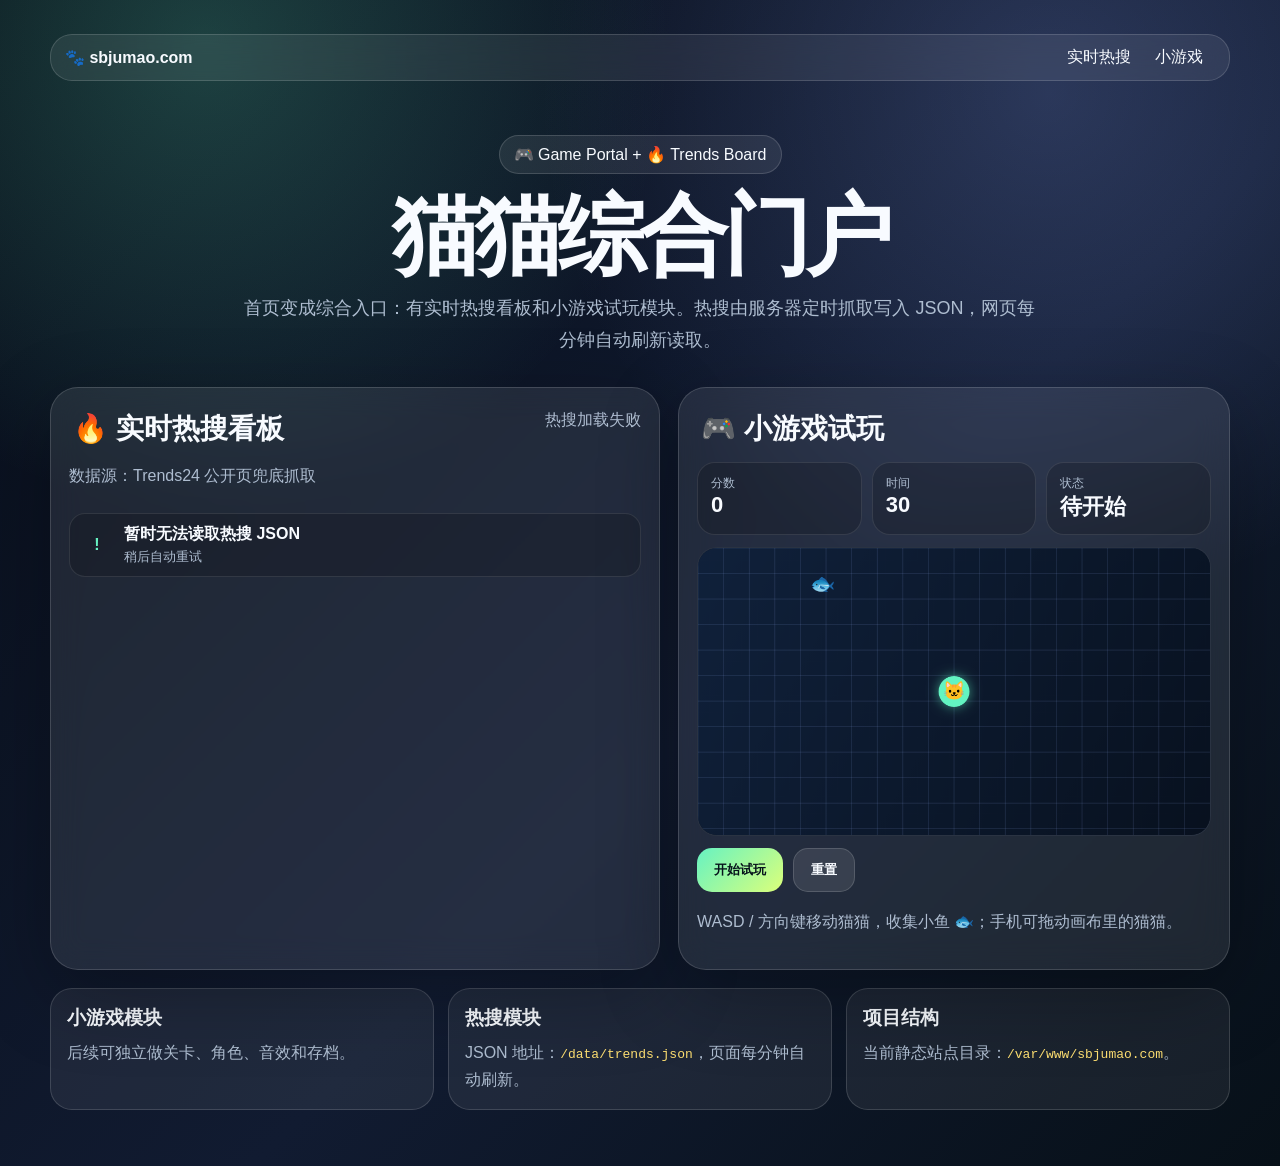
==== index.html @ 53a7f74f "chore: import current sbjumao site" ====
<!doctype html>
<html lang="zh-CN">
<head>
<meta charset="utf-8" />
<meta name="viewport" content="width=device-width, initial-scale=1" />
<title>sbjumao.com | 游戏与实时热搜</title>
<style>
:root{--card:rgba(255,255,255,.085);--line:rgba(255,255,255,.15);--text:#f8fbff;--muted:#aebdd0;--green:#66f2c2;--blue:#8fa8ff;--yellow:#ffe072}*{box-sizing:border-box}body{margin:0;min-height:100vh;font-family:-apple-system,BlinkMacSystemFont,"Segoe UI","PingFang SC","Microsoft YaHei",sans-serif;color:var(--text);background:radial-gradient(circle at 16% 4%,rgba(102,242,194,.22),transparent 30%),radial-gradient(circle at 82% 8%,rgba(143,168,255,.22),transparent 34%),linear-gradient(135deg,#070d18,#111b31 58%,#071018)}.wrap{width:min(1180px,calc(100vw - 28px));margin:0 auto;padding:34px 0 56px}.nav{display:flex;align-items:center;justify-content:space-between;gap:12px;padding:12px 14px;border:1px solid var(--line);border-radius:22px;background:rgba(255,255,255,.075);backdrop-filter:blur(16px);position:sticky;top:12px;z-index:5}.brand{font-weight:900}.nav a{color:var(--text);text-decoration:none;padding:9px 12px;border-radius:999px}.hero{padding:54px 0 30px;text-align:center}.badge{display:inline-flex;gap:8px;padding:9px 14px;border-radius:999px;border:1px solid var(--line);background:rgba(255,255,255,.08)}h1{font-size:clamp(42px,9vw,88px);line-height:1;margin:18px 0 12px;letter-spacing:-.06em}.hero p{max-width:800px;margin:0 auto;color:var(--muted);font-size:18px;line-height:1.8}.cards{display:grid;grid-template-columns:1.05fr .95fr;gap:18px}.panel{border:1px solid var(--line);border-radius:28px;background:var(--card);box-shadow:0 24px 80px rgba(0,0,0,.28);backdrop-filter:blur(16px);padding:18px}.panel h2{margin:4px 4px 14px;font-size:28px}.toolbar{display:grid;grid-template-columns:repeat(3,1fr);gap:10px;margin-bottom:12px}.stat{padding:12px 13px;border-radius:18px;background:rgba(0,0,0,.18);border:1px solid rgba(255,255,255,.1)}.stat span{display:block;color:var(--muted);font-size:12px}.stat b{font-size:22px}canvas{display:block;width:100%;aspect-ratio:16/9;height:auto;border-radius:20px;background:#0d1728;border:1px solid rgba(255,255,255,.12);touch-action:none}.buttons{display:flex;gap:10px;margin-top:12px;flex-wrap:wrap}button{border:0;border-radius:15px;padding:12px 17px;font-weight:900;cursor:pointer}.primary{color:#06131b;background:linear-gradient(135deg,var(--green),#dcff7a)}.ghost,.tab{color:var(--text);background:rgba(255,255,255,.1);border:1px solid var(--line)}.hint,.small,.updated{color:var(--muted);line-height:1.7}.trends-head{display:flex;justify-content:space-between;gap:12px;align-items:start;flex-wrap:wrap}.tabs{display:flex;gap:8px;flex-wrap:wrap;margin:12px 0}.tab{padding:9px 12px;border-radius:999px}.tab.active{background:linear-gradient(135deg,rgba(102,242,194,.24),rgba(143,168,255,.22));border-color:rgba(102,242,194,.42)}.trend-list{display:grid;gap:9px}.trend{display:grid;grid-template-columns:34px 1fr;gap:10px;align-items:center;padding:10px;border-radius:16px;background:rgba(0,0,0,.16);border:1px solid rgba(255,255,255,.1)}.rank{color:var(--green);font-weight:900;text-align:center}.name{font-weight:850;word-break:break-word}.meta{color:var(--muted);font-size:13px;margin-top:3px}.quick{display:grid;grid-template-columns:repeat(3,1fr);gap:14px;margin-top:18px}.quick article{border:1px solid var(--line);border-radius:22px;background:rgba(255,255,255,.065);padding:16px}.quick h3{margin:0 0 8px}.quick p{margin:0;color:var(--muted);line-height:1.7}code{color:var(--yellow)}@media(max-width:900px){.cards,.toolbar,.quick{grid-template-columns:1fr}.nav{position:static}.hero{padding-top:34px}}
</style>
</head>
<body>
<main class="wrap">
<nav class="nav"><div class="brand">🐾 sbjumao.com</div><div><a href="#trends">实时热搜</a><a href="#game">小游戏</a></div></nav>
<section class="hero"><div class="badge">🎮 Game Portal + 🔥 Trends Board</div><h1>猫猫综合门户</h1><p>首页变成综合入口：有实时热搜看板和小游戏试玩模块。热搜由服务器定时抓取写入 JSON，网页每分钟自动刷新读取。</p></section>
<section class="cards">
<section class="panel" id="trends"><div class="trends-head"><div><h2>🔥 实时热搜看板</h2><div class="small">数据源：Trends24 公开页兜底抓取</div></div><div class="updated" id="updated">加载中…</div></div><div class="tabs" id="tabs"></div><div class="trend-list" id="trendList"></div></section>
<section class="panel" id="game"><h2>🎮 小游戏试玩</h2><div class="toolbar"><div class="stat"><span>分数</span><b id="score">0</b></div><div class="stat"><span>时间</span><b id="time">30</b></div><div class="stat"><span>状态</span><b id="status">待开始</b></div></div><canvas id="canvas" width="960" height="540"></canvas><div class="buttons"><button class="primary" id="start">开始试玩</button><button class="ghost" id="reset">重置</button></div><p class="hint">WASD / 方向键移动猫猫，收集小鱼 🐟；手机可拖动画布里的猫猫。</p></section>
</section>
<section class="quick"><article><h3>小游戏模块</h3><p>后续可独立做关卡、角色、音效和存档。</p></article><article><h3>热搜模块</h3><p>JSON 地址：<code>/data/trends.json</code>，页面每分钟自动刷新。</p></article><article><h3>项目结构</h3><p>当前静态站点目录：<code>/var/www/sbjumao.com</code>。</p></article></section>
</main>
<script>
const regionNames={world:'🌍 全球',us:'🇺🇸 美国',uk:'🇬🇧 英国',jp:'🇯🇵 日本'};let trendData=null,current='world';
async function loadTrends(){try{const r=await fetch('/data/trends.json?ts='+Date.now(),{cache:'no-store'});trendData=await r.json();document.querySelector('#updated').textContent='更新：'+(trendData.updated_at||'未知');renderTabs();renderTrends()}catch(e){document.querySelector('#updated').textContent='热搜加载失败';document.querySelector('#trendList').innerHTML='<div class="trend"><div class="rank">!</div><div><div class="name">暂时无法读取热搜 JSON</div><div class="meta">稍后自动重试</div></div></div>'}}
function renderTabs(){const tabs=document.querySelector('#tabs');tabs.innerHTML='';Object.keys(regionNames).forEach(k=>{const b=document.createElement('button');b.className='tab '+(k===current?'active':'');b.textContent=regionNames[k];b.onclick=()=>{current=k;renderTabs();renderTrends()};tabs.appendChild(b)})}
function renderTrends(){const box=document.querySelector('#trendList');const items=(trendData&&trendData.regions&&trendData.regions[current])||[];box.innerHTML=items.slice(0,10).map((it,i)=>`<div class="trend"><div class="rank">${i+1}</div><div><div class="name">${esc(it.name||'')}</div><div class="meta">${esc(it.count||'实时趋势')}</div></div></div>`).join('')||'<div class="trend"><div class="rank">…</div><div><div class="name">暂无数据</div><div class="meta">等待下一次抓取</div></div></div>'}
function esc(s){return String(s).replace(/[&<>"]/g,m=>({'&':'&amp;','<':'&lt;','>':'&gt;','"':'&quot;'}[m]))}loadTrends();setInterval(loadTrends,60000);
const c=document.querySelector('#canvas'),ctx=c.getContext('2d'),scoreEl=document.querySelector('#score'),timeEl=document.querySelector('#time'),statusEl=document.querySelector('#status'),keys=new Set();const st={run:false,score:0,time:30,last:0,cat:{x:480,y:270,r:29,s:305},fish:{x:230,y:160,r:21},parts:[]};const rand=(a,b)=>Math.random()*(b-a)+a;function putFish(){st.fish.x=rand(55,c.width-55);st.fish.y=rand(60,c.height-55)}function hud(t){scoreEl.textContent=st.score;timeEl.textContent=Math.max(0,Math.ceil(st.time));statusEl.textContent=t}function reset(){st.run=false;st.score=0;st.time=30;st.cat.x=480;st.cat.y=270;st.parts=[];putFish();hud('待开始');draw()}function start(){reset();st.run=true;st.last=performance.now();hud('游戏中');requestAnimationFrame(loop)}function boom(){st.score+=10;for(let i=0;i<18;i++)st.parts.push({x:st.fish.x,y:st.fish.y,vx:rand(-170,170),vy:rand(-170,170),life:rand(.35,.85)});putFish()}function update(dt){if(!st.run)return;st.time-=dt;if(st.time<=0){st.run=false;hud('结束');draw();return}let x=0,y=0;if(keys.has('a')||keys.has('ArrowLeft'))x--;if(keys.has('d')||keys.has('ArrowRight'))x++;if(keys.has('w')||keys.has('ArrowUp'))y--;if(keys.has('s')||keys.has('ArrowDown'))y++;const l=Math.hypot(x,y)||1;st.cat.x+=(x/l)*st.cat.s*dt;st.cat.y+=(y/l)*st.cat.s*dt;st.cat.x=Math.max(st.cat.r,Math.min(c.width-st.cat.r,st.cat.x));st.cat.y=Math.max(st.cat.r,Math.min(c.height-st.cat.r,st.cat.y));if(Math.hypot(st.cat.x-st.fish.x,st.cat.y-st.fish.y)<st.cat.r+st.fish.r)boom();st.parts.forEach(p=>{p.x+=p.vx*dt;p.y+=p.vy*dt;p.life-=dt});st.parts=st.parts.filter(p=>p.life>0);hud('游戏中')}function bg(){ctx.clearRect(0,0,c.width,c.height);let g=ctx.createLinearGradient(0,0,c.width,c.height);g.addColorStop(0,'#10213b');g.addColorStop(1,'#08111f');ctx.fillStyle=g;ctx.fillRect(0,0,c.width,c.height);ctx.globalAlpha=.22;ctx.strokeStyle='#9fb4ff';for(let x=0;x<c.width;x+=48){ctx.beginPath();ctx.moveTo(x,0);ctx.lineTo(x,c.height);ctx.stroke()}for(let y=0;y<c.height;y+=48){ctx.beginPath();ctx.moveTo(0,y);ctx.lineTo(c.width,y);ctx.stroke()}ctx.globalAlpha=1}function draw(){bg();ctx.save();ctx.translate(st.fish.x,st.fish.y);ctx.font='38px serif';ctx.textAlign='center';ctx.textBaseline='middle';ctx.fillText('🐟',0,0);ctx.restore();ctx.save();ctx.translate(st.cat.x,st.cat.y);ctx.shadowColor='rgba(99,244,193,.55)';ctx.shadowBlur=22;ctx.fillStyle='#63f4c1';ctx.beginPath();ctx.arc(0,0,st.cat.r,0,Math.PI*2);ctx.fill();ctx.shadowBlur=0;ctx.font='34px serif';ctx.textAlign='center';ctx.textBaseline='middle';ctx.fillText('🐱',0,1);ctx.restore();st.parts.forEach(p=>{ctx.globalAlpha=Math.max(0,p.life);ctx.fillStyle='#ffe77a';ctx.beginPath();ctx.arc(p.x,p.y,4,0,Math.PI*2);ctx.fill()});ctx.globalAlpha=1;if(!st.run&&st.time<=0){ctx.fillStyle='rgba(0,0,0,.45)';ctx.fillRect(0,0,c.width,c.height);ctx.fillStyle='#fff';ctx.font='bold 48px sans-serif';ctx.textAlign='center';ctx.fillText(`游戏结束：${st.score} 分`,c.width/2,c.height/2)}}function loop(now){const dt=Math.min(.033,(now-st.last)/1000||0);st.last=now;update(dt);draw();if(st.run)requestAnimationFrame(loop)}addEventListener('keydown',e=>keys.add(e.key.length===1?e.key.toLowerCase():e.key));addEventListener('keyup',e=>keys.delete(e.key.length===1?e.key.toLowerCase():e.key));c.addEventListener('pointermove',e=>{if(!st.run)return;const r=c.getBoundingClientRect();st.cat.x=(e.clientX-r.left)/r.width*c.width;st.cat.y=(e.clientY-r.top)/r.height*c.height});document.querySelector('#start').onclick=start;document.querySelector('#reset').onclick=reset;reset();
</script>
</body>
</html>
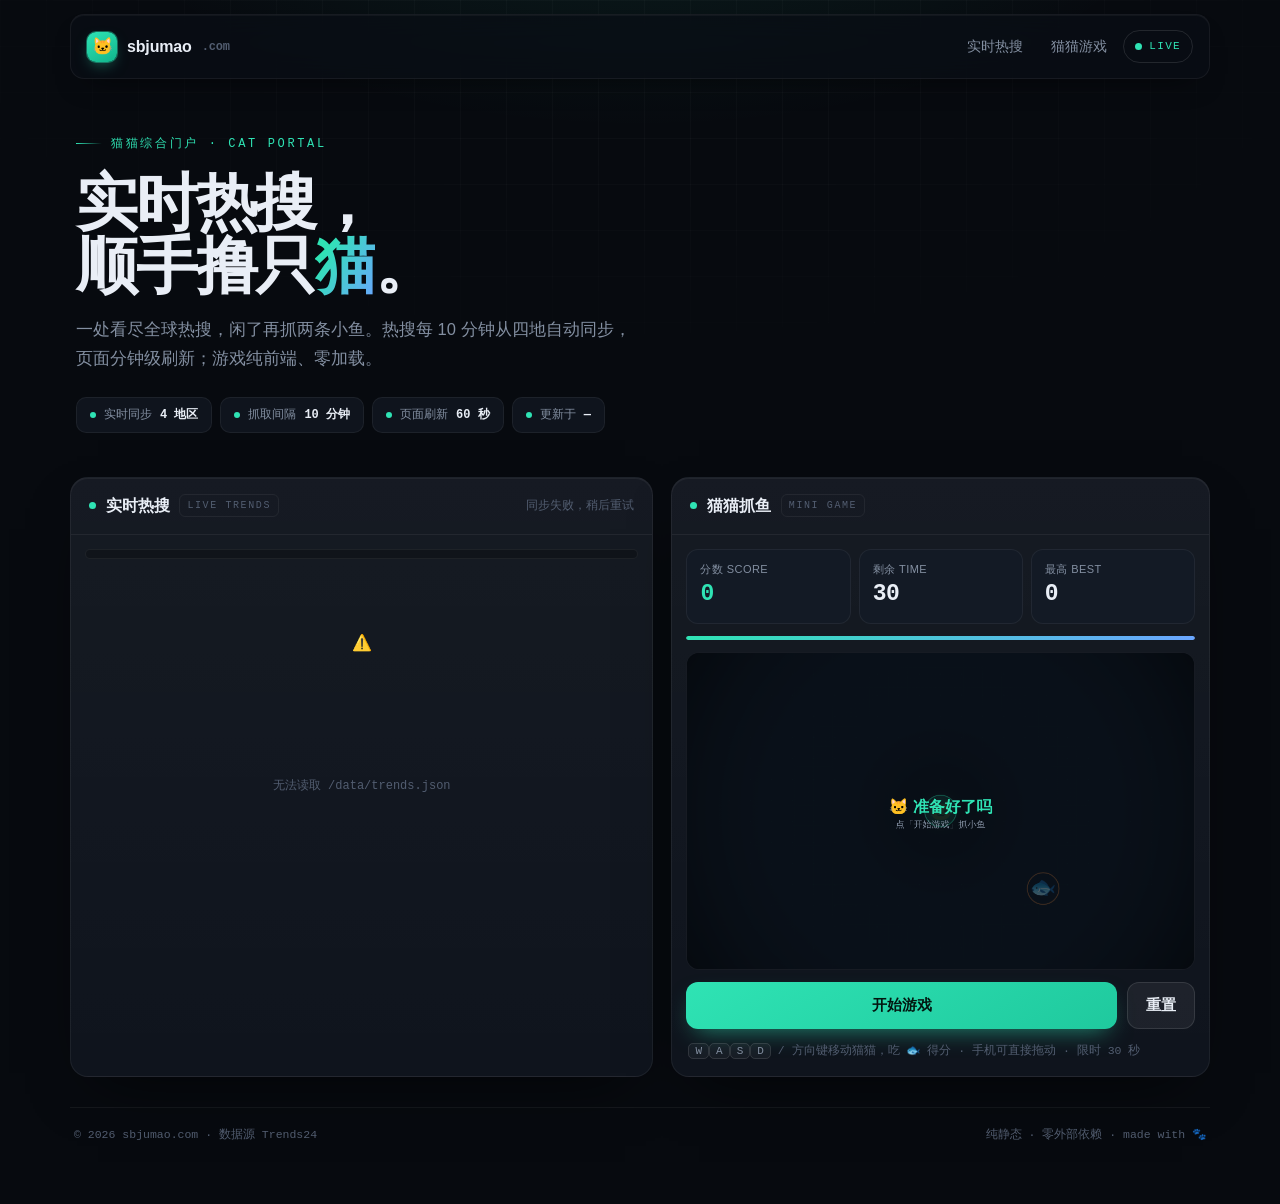
==== commit 6c6fc2c6: "feat: 重做首页为暗色科技风 - 全新暗色视觉：精致网格背景、mono 排印、克制霓虹、微动效 - 删除未被引用的死文件 styles.css / game.js - 热搜：segmented 地" ====
--- a/index.html
+++ b/index.html
@@ -1,30 +1,361 @@
 <!doctype html>
 <html lang="zh-CN">
 <head>
-<meta charset="utf-8" />
-<meta name="viewport" content="width=device-width, initial-scale=1" />
-<title>sbjumao.com | 游戏与实时热搜</title>
+<meta charset="utf-8">
+<meta name="viewport" content="width=device-width, initial-scale=1">
+<meta name="theme-color" content="#070a0f">
+<meta name="description" content="猫猫综合门户 — 实时热搜看板与猫猫抓鱼小游戏，零依赖纯静态。">
+<title>sbjumao.com · 实时热搜 & 猫猫小游戏</title>
 <style>
-:root{--card:rgba(255,255,255,.085);--line:rgba(255,255,255,.15);--text:#f8fbff;--muted:#aebdd0;--green:#66f2c2;--blue:#8fa8ff;--yellow:#ffe072}*{box-sizing:border-box}body{margin:0;min-height:100vh;font-family:-apple-system,BlinkMacSystemFont,"Segoe UI","PingFang SC","Microsoft YaHei",sans-serif;color:var(--text);background:radial-gradient(circle at 16% 4%,rgba(102,242,194,.22),transparent 30%),radial-gradient(circle at 82% 8%,rgba(143,168,255,.22),transparent 34%),linear-gradient(135deg,#070d18,#111b31 58%,#071018)}.wrap{width:min(1180px,calc(100vw - 28px));margin:0 auto;padding:34px 0 56px}.nav{display:flex;align-items:center;justify-content:space-between;gap:12px;padding:12px 14px;border:1px solid var(--line);border-radius:22px;background:rgba(255,255,255,.075);backdrop-filter:blur(16px);position:sticky;top:12px;z-index:5}.brand{font-weight:900}.nav a{color:var(--text);text-decoration:none;padding:9px 12px;border-radius:999px}.hero{padding:54px 0 30px;text-align:center}.badge{display:inline-flex;gap:8px;padding:9px 14px;border-radius:999px;border:1px solid var(--line);background:rgba(255,255,255,.08)}h1{font-size:clamp(42px,9vw,88px);line-height:1;margin:18px 0 12px;letter-spacing:-.06em}.hero p{max-width:800px;margin:0 auto;color:var(--muted);font-size:18px;line-height:1.8}.cards{display:grid;grid-template-columns:1.05fr .95fr;gap:18px}.panel{border:1px solid var(--line);border-radius:28px;background:var(--card);box-shadow:0 24px 80px rgba(0,0,0,.28);backdrop-filter:blur(16px);padding:18px}.panel h2{margin:4px 4px 14px;font-size:28px}.toolbar{display:grid;grid-template-columns:repeat(3,1fr);gap:10px;margin-bottom:12px}.stat{padding:12px 13px;border-radius:18px;background:rgba(0,0,0,.18);border:1px solid rgba(255,255,255,.1)}.stat span{display:block;color:var(--muted);font-size:12px}.stat b{font-size:22px}canvas{display:block;width:100%;aspect-ratio:16/9;height:auto;border-radius:20px;background:#0d1728;border:1px solid rgba(255,255,255,.12);touch-action:none}.buttons{display:flex;gap:10px;margin-top:12px;flex-wrap:wrap}button{border:0;border-radius:15px;padding:12px 17px;font-weight:900;cursor:pointer}.primary{color:#06131b;background:linear-gradient(135deg,var(--green),#dcff7a)}.ghost,.tab{color:var(--text);background:rgba(255,255,255,.1);border:1px solid var(--line)}.hint,.small,.updated{color:var(--muted);line-height:1.7}.trends-head{display:flex;justify-content:space-between;gap:12px;align-items:start;flex-wrap:wrap}.tabs{display:flex;gap:8px;flex-wrap:wrap;margin:12px 0}.tab{padding:9px 12px;border-radius:999px}.tab.active{background:linear-gradient(135deg,rgba(102,242,194,.24),rgba(143,168,255,.22));border-color:rgba(102,242,194,.42)}.trend-list{display:grid;gap:9px}.trend{display:grid;grid-template-columns:34px 1fr;gap:10px;align-items:center;padding:10px;border-radius:16px;background:rgba(0,0,0,.16);border:1px solid rgba(255,255,255,.1)}.rank{color:var(--green);font-weight:900;text-align:center}.name{font-weight:850;word-break:break-word}.meta{color:var(--muted);font-size:13px;margin-top:3px}.quick{display:grid;grid-template-columns:repeat(3,1fr);gap:14px;margin-top:18px}.quick article{border:1px solid var(--line);border-radius:22px;background:rgba(255,255,255,.065);padding:16px}.quick h3{margin:0 0 8px}.quick p{margin:0;color:var(--muted);line-height:1.7}code{color:var(--yellow)}@media(max-width:900px){.cards,.toolbar,.quick{grid-template-columns:1fr}.nav{position:static}.hero{padding-top:34px}}
+:root{
+  --bg:#070a0f; --surface:#0f141d; --surface-2:#131a25; --raise:#18212f;
+  --line:rgba(255,255,255,.06); --line-2:rgba(255,255,255,.11);
+  --text:#e9eef6; --muted:#838fa1; --dim:#525d70;
+  --mint:#2fe3b4; --mint-soft:rgba(47,227,180,.13); --blue:#6aa6ff;
+  --hot:#ff9a4d; --hot-hi:#ff5f7a;
+  --r:13px; --r-lg:18px;
+  --mono:ui-monospace,"SF Mono","JetBrains Mono","Cascadia Code",Menlo,Consolas,monospace;
+  --sans:-apple-system,BlinkMacSystemFont,"Segoe UI","PingFang SC","Microsoft YaHei",sans-serif;
+}
+*{box-sizing:border-box}
+html,body{margin:0;min-height:100%}
+body{
+  font-family:var(--sans); color:var(--text); line-height:1.5;
+  background:radial-gradient(900px 440px at 50% -12%,rgba(47,227,180,.10),transparent 62%),var(--bg);
+  -webkit-font-smoothing:antialiased;
+}
+body::before{
+  content:"";position:fixed;inset:0;z-index:0;pointer-events:none;
+  background-image:linear-gradient(rgba(255,255,255,.022) 1px,transparent 1px),
+                   linear-gradient(90deg,rgba(255,255,255,.022) 1px,transparent 1px);
+  background-size:46px 46px;
+  -webkit-mask-image:radial-gradient(ellipse 82% 58% at 50% 0%,#000 28%,transparent 76%);
+          mask-image:radial-gradient(ellipse 82% 58% at 50% 0%,#000 28%,transparent 76%);
+}
+.wrap{position:relative;z-index:1;width:min(1140px,calc(100vw - 30px));margin:0 auto;padding:0 0 60px}
+a{color:inherit;text-decoration:none}
+.mono{font-family:var(--mono);font-variant-numeric:tabular-nums}
+
+/* ── header ── */
+.hd{position:sticky;top:0;z-index:20;display:flex;align-items:center;justify-content:space-between;
+  gap:14px;padding:13px 16px;margin:14px 0 0;border:1px solid var(--line);border-radius:14px;
+  background:rgba(10,14,21,.72);backdrop-filter:blur(14px) saturate(140%);
+  box-shadow:0 1px 0 rgba(255,255,255,.04) inset,0 14px 30px -18px rgba(0,0,0,.7)}
+.logo{display:flex;align-items:center;gap:10px;font-weight:800;letter-spacing:-.01em}
+.logo .mk{display:grid;place-items:center;width:30px;height:30px;border-radius:9px;
+  background:linear-gradient(150deg,var(--mint),#10b48b);color:#04140f;font-size:17px;
+  box-shadow:0 0 0 1px rgba(47,227,180,.4),0 6px 16px -6px rgba(47,227,180,.6)}
+.logo b{font-size:16px}.logo .tld{font-family:var(--mono);font-size:12px;color:var(--dim);font-weight:600}
+.hnav{display:flex;align-items:center;gap:4px}
+.hnav a{padding:8px 12px;border-radius:9px;font-size:14px;color:var(--muted);transition:.16s}
+.hnav a:hover{color:var(--text);background:rgba(255,255,255,.05)}
+.live{display:inline-flex;align-items:center;gap:7px;padding:7px 11px;border-radius:999px;
+  border:1px solid var(--line-2);font-family:var(--mono);font-size:11px;letter-spacing:.12em;color:var(--mint)}
+.pdot{width:7px;height:7px;border-radius:50%;background:var(--mint);box-shadow:0 0 0 0 rgba(47,227,180,.55);
+  animation:pulse 2.2s infinite}
+@keyframes pulse{0%{box-shadow:0 0 0 0 rgba(47,227,180,.5)}70%{box-shadow:0 0 0 7px rgba(47,227,180,0)}100%{box-shadow:0 0 0 0 rgba(47,227,180,0)}}
+
+/* ── hero ── */
+.hero{padding:48px 6px 30px}
+.kick{display:inline-flex;align-items:center;gap:9px;font-family:var(--mono);font-size:12px;
+  letter-spacing:.22em;text-transform:uppercase;color:var(--mint);margin-bottom:18px}
+.kick::before{content:"";width:26px;height:1px;background:linear-gradient(90deg,var(--mint),transparent)}
+h1{margin:0;font-size:clamp(36px,6.4vw,62px);line-height:1.02;letter-spacing:-.035em;font-weight:850}
+h1 .g{background:linear-gradient(120deg,var(--mint) 20%,var(--blue));-webkit-background-clip:text;background-clip:text;color:transparent}
+.lede{max-width:560px;margin:18px 0 0;color:var(--muted);font-size:16.5px;line-height:1.75}
+.facts{display:flex;flex-wrap:wrap;gap:8px;margin-top:24px}
+.fact{display:inline-flex;align-items:center;gap:8px;padding:8px 13px;border:1px solid var(--line);
+  border-radius:10px;background:var(--surface);font-family:var(--mono);font-size:12px;color:var(--muted)}
+.fact b{color:var(--text);font-weight:600}
+.fact .d{width:6px;height:6px;border-radius:50%;background:var(--mint)}
+
+/* ── grid ── */
+.grid{display:grid;grid-template-columns:1.04fr .96fr;gap:18px;margin-top:14px}
+.panel{position:relative;border:1px solid var(--line);border-radius:var(--r-lg);overflow:hidden;
+  background:linear-gradient(180deg,rgba(255,255,255,.026),rgba(255,255,255,0)),var(--surface);
+  box-shadow:0 1px 0 rgba(255,255,255,.05) inset,0 24px 60px -28px rgba(0,0,0,.75)}
+.phead{display:flex;align-items:center;gap:10px;padding:16px 18px;border-bottom:1px solid var(--line)}
+.phead h2{margin:0;font-size:16px;font-weight:750;letter-spacing:-.01em}
+.phead .tag{font-family:var(--mono);font-size:10px;letter-spacing:.16em;color:var(--dim);
+  border:1px solid var(--line);border-radius:6px;padding:3px 7px}
+.phead .sp{margin-left:auto}
+.upd{font-family:var(--mono);font-size:11.5px;color:var(--dim)}.upd b{color:var(--mint);font-weight:500}
+.pbody{padding:14px}
+
+/* ── trends ── */
+.segs{display:flex;gap:4px;padding:4px;border:1px solid var(--line);border-radius:11px;background:rgba(0,0,0,.22);margin-bottom:14px}
+.seg{flex:1;padding:9px 6px;border:0;border-radius:8px;background:transparent;color:var(--muted);
+  font-family:var(--sans);font-size:13.5px;font-weight:650;cursor:pointer;transition:.16s;white-space:nowrap}
+.seg:hover{color:var(--text)}
+.seg.on{color:#03150f;background:linear-gradient(150deg,var(--mint),#1fc99e);
+  box-shadow:0 6px 16px -8px rgba(47,227,180,.7)}
+.tlist{display:flex;flex-direction:column;gap:6px;min-height:300px}
+.trend{display:grid;grid-template-columns:34px 1fr auto;align-items:center;gap:12px;padding:11px 12px;
+  border:1px solid var(--line);border-radius:12px;background:var(--surface-2);
+  animation:rise .42s cubic-bezier(.2,.7,.3,1) both}
+@keyframes rise{from{opacity:0;transform:translateY(7px)}to{opacity:1;transform:none}}
+.trend:hover{border-color:var(--line-2);background:var(--raise)}
+.rk{font-family:var(--mono);font-size:15px;font-weight:600;color:var(--dim);text-align:center}
+.trend.top .rk{font-size:17px;color:var(--mint)}
+.trend.top{border-color:rgba(47,227,180,.22);
+  background:linear-gradient(100deg,rgba(47,227,180,.07),var(--surface-2) 38%)}
+.tname{font-weight:650;font-size:14.5px;word-break:break-word;line-height:1.35}
+.heat{height:4px;margin-top:7px;border-radius:3px;background:rgba(255,255,255,.07);overflow:hidden}
+.heat i{display:block;height:100%;border-radius:3px;background:linear-gradient(90deg,var(--mint),var(--blue))}
+.trend.top .heat i{background:linear-gradient(90deg,var(--hot),var(--hot-hi))}
+.tval{font-family:var(--mono);font-size:11px;letter-spacing:.04em;color:var(--dim);white-space:nowrap}
+.trend.top .tval{color:var(--hot)}
+.tempty{display:grid;place-items:center;gap:6px;min-height:280px;color:var(--dim);text-align:center}
+.tempty .mono{font-size:12px}
+
+/* ── game ── */
+.hud{display:grid;grid-template-columns:repeat(3,1fr);gap:8px;margin-bottom:12px}
+.hud div{padding:11px 13px;border:1px solid var(--line);border-radius:12px;background:var(--surface-2)}
+.hud span{display:block;font-size:11px;color:var(--muted);letter-spacing:.04em}
+.hud b{font-family:var(--mono);font-size:23px;font-weight:600;letter-spacing:-.02em}
+.hud .bw b{color:var(--mint)}
+.tbar{height:4px;border-radius:3px;background:rgba(255,255,255,.08);overflow:hidden;margin-bottom:12px}
+.tbar i{display:block;height:100%;width:100%;border-radius:3px;
+  background:linear-gradient(90deg,var(--mint),var(--blue));transition:width .12s linear}
+canvas{display:block;width:100%;aspect-ratio:16/10;height:auto;border-radius:13px;
+  background:#080d15;border:1px solid var(--line);touch-action:none;cursor:crosshair}
+.ctrl{display:flex;gap:10px;margin-top:12px}
+.btn{flex:1;border:0;border-radius:12px;padding:13px;font-family:var(--sans);font-size:14.5px;
+  font-weight:750;cursor:pointer;transition:.16s}
+.btn.go{color:#03150f;background:linear-gradient(150deg,var(--mint),#1fc99e);
+  box-shadow:0 10px 24px -10px rgba(47,227,180,.6)}
+.btn.go:hover{transform:translateY(-1px);box-shadow:0 14px 28px -10px rgba(47,227,180,.7)}
+.btn.gh{flex:0 0 auto;padding:13px 18px;color:var(--text);background:rgba(255,255,255,.06);border:1px solid var(--line-2)}
+.btn.gh:hover{background:rgba(255,255,255,.1)}
+.hint{margin:12px 2px 2px;font-family:var(--mono);font-size:11.5px;color:var(--dim);line-height:1.7}
+.hint kbd{font-family:var(--mono);color:var(--muted);border:1px solid var(--line-2);border-radius:5px;
+  padding:1px 6px;font-size:11px;background:rgba(255,255,255,.04)}
+
+/* ── footer ── */
+.ft{display:flex;flex-wrap:wrap;justify-content:space-between;gap:10px;margin-top:30px;padding:18px 4px 0;
+  border-top:1px solid var(--line);font-family:var(--mono);font-size:11.5px;color:var(--dim)}
+.ft a:hover{color:var(--mint)}
+
+@media(max-width:880px){
+  .grid{grid-template-columns:1fr}
+  .hero{padding:34px 4px 22px}
+  .lede{font-size:15.5px}
+  .hnav a{display:none}
+}
+@media(prefers-reduced-motion:reduce){*{animation:none!important;transition:none!important}}
 </style>
 </head>
 <body>
 <main class="wrap">
-<nav class="nav"><div class="brand">🐾 sbjumao.com</div><div><a href="#trends">实时热搜</a><a href="#game">小游戏</a></div></nav>
-<section class="hero"><div class="badge">🎮 Game Portal + 🔥 Trends Board</div><h1>猫猫综合门户</h1><p>首页变成综合入口：有实时热搜看板和小游戏试玩模块。热搜由服务器定时抓取写入 JSON，网页每分钟自动刷新读取。</p></section>
-<section class="cards">
-<section class="panel" id="trends"><div class="trends-head"><div><h2>🔥 实时热搜看板</h2><div class="small">数据源：Trends24 公开页兜底抓取</div></div><div class="updated" id="updated">加载中…</div></div><div class="tabs" id="tabs"></div><div class="trend-list" id="trendList"></div></section>
-<section class="panel" id="game"><h2>🎮 小游戏试玩</h2><div class="toolbar"><div class="stat"><span>分数</span><b id="score">0</b></div><div class="stat"><span>时间</span><b id="time">30</b></div><div class="stat"><span>状态</span><b id="status">待开始</b></div></div><canvas id="canvas" width="960" height="540"></canvas><div class="buttons"><button class="primary" id="start">开始试玩</button><button class="ghost" id="reset">重置</button></div><p class="hint">WASD / 方向键移动猫猫，收集小鱼 🐟；手机可拖动画布里的猫猫。</p></section>
-</section>
-<section class="quick"><article><h3>小游戏模块</h3><p>后续可独立做关卡、角色、音效和存档。</p></article><article><h3>热搜模块</h3><p>JSON 地址：<code>/data/trends.json</code>，页面每分钟自动刷新。</p></article><article><h3>项目结构</h3><p>当前静态站点目录：<code>/var/www/sbjumao.com</code>。</p></article></section>
+
+  <header class="hd">
+    <a class="logo" href="/"><span class="mk">🐱</span><b>sbjumao</b><span class="tld">.com</span></a>
+    <nav class="hnav">
+      <a href="#trends">实时热搜</a>
+      <a href="#game">猫猫游戏</a>
+      <span class="live"><span class="pdot"></span>LIVE</span>
+    </nav>
+  </header>
+
+  <section class="hero">
+    <span class="kick">猫猫综合门户 · cat portal</span>
+    <h1>实时热搜，<br>顺手撸只<span class="g">猫</span>。</h1>
+    <p class="lede">一处看尽全球热搜，闲了再抓两条小鱼。热搜每 10 分钟从四地自动同步，页面分钟级刷新；游戏纯前端、零加载。</p>
+    <div class="facts">
+      <span class="fact"><span class="d"></span>实时同步 <b>4 地区</b></span>
+      <span class="fact"><span class="d"></span>抓取间隔 <b>10 分钟</b></span>
+      <span class="fact"><span class="d"></span>页面刷新 <b>60 秒</b></span>
+      <span class="fact" id="fact-upd"><span class="d"></span>更新于 <b id="updTop">—</b></span>
+    </div>
+  </section>
+
+  <div class="grid">
+
+    <section class="panel" id="trends">
+      <div class="phead">
+        <span class="pdot"></span>
+        <h2>实时热搜</h2>
+        <span class="tag">LIVE TRENDS</span>
+        <span class="sp"></span>
+        <span class="upd" id="updated">同步中…</span>
+      </div>
+      <div class="pbody">
+        <div class="segs" id="segs"></div>
+        <div class="tlist" id="tlist"></div>
+      </div>
+    </section>
+
+    <section class="panel" id="game">
+      <div class="phead">
+        <span class="pdot"></span>
+        <h2>猫猫抓鱼</h2>
+        <span class="tag">MINI GAME</span>
+      </div>
+      <div class="pbody">
+        <div class="hud">
+          <div class="bw"><span>分数 SCORE</span><b id="score">0</b></div>
+          <div><span>剩余 TIME</span><b id="time">30</b></div>
+          <div><span>最高 BEST</span><b id="best">0</b></div>
+        </div>
+        <div class="tbar"><i id="tbar"></i></div>
+        <canvas id="cv" width="960" height="600"></canvas>
+        <div class="ctrl">
+          <button class="btn go" id="start">开始游戏</button>
+          <button class="btn gh" id="reset">重置</button>
+        </div>
+        <p class="hint"><kbd>W</kbd><kbd>A</kbd><kbd>S</kbd><kbd>D</kbd> / 方向键移动猫猫，吃 🐟 得分 · 手机可直接拖动 · 限时 30 秒</p>
+      </div>
+    </section>
+
+  </div>
+
+  <footer class="ft">
+    <span>© <span id="yr"></span> sbjumao.com · 数据源 <a href="https://trends24.in" target="_blank" rel="noopener">Trends24</a></span>
+    <span>纯静态 · 零外部依赖 · made with 🐾</span>
+  </footer>
+
 </main>
+
 <script>
-const regionNames={world:'🌍 全球',us:'🇺🇸 美国',uk:'🇬🇧 英国',jp:'🇯🇵 日本'};let trendData=null,current='world';
-async function loadTrends(){try{const r=await fetch('/data/trends.json?ts='+Date.now(),{cache:'no-store'});trendData=await r.json();document.querySelector('#updated').textContent='更新：'+(trendData.updated_at||'未知');renderTabs();renderTrends()}catch(e){document.querySelector('#updated').textContent='热搜加载失败';document.querySelector('#trendList').innerHTML='<div class="trend"><div class="rank">!</div><div><div class="name">暂时无法读取热搜 JSON</div><div class="meta">稍后自动重试</div></div></div>'}}
-function renderTabs(){const tabs=document.querySelector('#tabs');tabs.innerHTML='';Object.keys(regionNames).forEach(k=>{const b=document.createElement('button');b.className='tab '+(k===current?'active':'');b.textContent=regionNames[k];b.onclick=()=>{current=k;renderTabs();renderTrends()};tabs.appendChild(b)})}
-function renderTrends(){const box=document.querySelector('#trendList');const items=(trendData&&trendData.regions&&trendData.regions[current])||[];box.innerHTML=items.slice(0,10).map((it,i)=>`<div class="trend"><div class="rank">${i+1}</div><div><div class="name">${esc(it.name||'')}</div><div class="meta">${esc(it.count||'实时趋势')}</div></div></div>`).join('')||'<div class="trend"><div class="rank">…</div><div><div class="name">暂无数据</div><div class="meta">等待下一次抓取</div></div></div>'}
-function esc(s){return String(s).replace(/[&<>"]/g,m=>({'&':'&amp;','<':'&lt;','>':'&gt;','"':'&quot;'}[m]))}loadTrends();setInterval(loadTrends,60000);
-const c=document.querySelector('#canvas'),ctx=c.getContext('2d'),scoreEl=document.querySelector('#score'),timeEl=document.querySelector('#time'),statusEl=document.querySelector('#status'),keys=new Set();const st={run:false,score:0,time:30,last:0,cat:{x:480,y:270,r:29,s:305},fish:{x:230,y:160,r:21},parts:[]};const rand=(a,b)=>Math.random()*(b-a)+a;function putFish(){st.fish.x=rand(55,c.width-55);st.fish.y=rand(60,c.height-55)}function hud(t){scoreEl.textContent=st.score;timeEl.textContent=Math.max(0,Math.ceil(st.time));statusEl.textContent=t}function reset(){st.run=false;st.score=0;st.time=30;st.cat.x=480;st.cat.y=270;st.parts=[];putFish();hud('待开始');draw()}function start(){reset();st.run=true;st.last=performance.now();hud('游戏中');requestAnimationFrame(loop)}function boom(){st.score+=10;for(let i=0;i<18;i++)st.parts.push({x:st.fish.x,y:st.fish.y,vx:rand(-170,170),vy:rand(-170,170),life:rand(.35,.85)});putFish()}function update(dt){if(!st.run)return;st.time-=dt;if(st.time<=0){st.run=false;hud('结束');draw();return}let x=0,y=0;if(keys.has('a')||keys.has('ArrowLeft'))x--;if(keys.has('d')||keys.has('ArrowRight'))x++;if(keys.has('w')||keys.has('ArrowUp'))y--;if(keys.has('s')||keys.has('ArrowDown'))y++;const l=Math.hypot(x,y)||1;st.cat.x+=(x/l)*st.cat.s*dt;st.cat.y+=(y/l)*st.cat.s*dt;st.cat.x=Math.max(st.cat.r,Math.min(c.width-st.cat.r,st.cat.x));st.cat.y=Math.max(st.cat.r,Math.min(c.height-st.cat.r,st.cat.y));if(Math.hypot(st.cat.x-st.fish.x,st.cat.y-st.fish.y)<st.cat.r+st.fish.r)boom();st.parts.forEach(p=>{p.x+=p.vx*dt;p.y+=p.vy*dt;p.life-=dt});st.parts=st.parts.filter(p=>p.life>0);hud('游戏中')}function bg(){ctx.clearRect(0,0,c.width,c.height);let g=ctx.createLinearGradient(0,0,c.width,c.height);g.addColorStop(0,'#10213b');g.addColorStop(1,'#08111f');ctx.fillStyle=g;ctx.fillRect(0,0,c.width,c.height);ctx.globalAlpha=.22;ctx.strokeStyle='#9fb4ff';for(let x=0;x<c.width;x+=48){ctx.beginPath();ctx.moveTo(x,0);ctx.lineTo(x,c.height);ctx.stroke()}for(let y=0;y<c.height;y+=48){ctx.beginPath();ctx.moveTo(0,y);ctx.lineTo(c.width,y);ctx.stroke()}ctx.globalAlpha=1}function draw(){bg();ctx.save();ctx.translate(st.fish.x,st.fish.y);ctx.font='38px serif';ctx.textAlign='center';ctx.textBaseline='middle';ctx.fillText('🐟',0,0);ctx.restore();ctx.save();ctx.translate(st.cat.x,st.cat.y);ctx.shadowColor='rgba(99,244,193,.55)';ctx.shadowBlur=22;ctx.fillStyle='#63f4c1';ctx.beginPath();ctx.arc(0,0,st.cat.r,0,Math.PI*2);ctx.fill();ctx.shadowBlur=0;ctx.font='34px serif';ctx.textAlign='center';ctx.textBaseline='middle';ctx.fillText('🐱',0,1);ctx.restore();st.parts.forEach(p=>{ctx.globalAlpha=Math.max(0,p.life);ctx.fillStyle='#ffe77a';ctx.beginPath();ctx.arc(p.x,p.y,4,0,Math.PI*2);ctx.fill()});ctx.globalAlpha=1;if(!st.run&&st.time<=0){ctx.fillStyle='rgba(0,0,0,.45)';ctx.fillRect(0,0,c.width,c.height);ctx.fillStyle='#fff';ctx.font='bold 48px sans-serif';ctx.textAlign='center';ctx.fillText(`游戏结束：${st.score} 分`,c.width/2,c.height/2)}}function loop(now){const dt=Math.min(.033,(now-st.last)/1000||0);st.last=now;update(dt);draw();if(st.run)requestAnimationFrame(loop)}addEventListener('keydown',e=>keys.add(e.key.length===1?e.key.toLowerCase():e.key));addEventListener('keyup',e=>keys.delete(e.key.length===1?e.key.toLowerCase():e.key));c.addEventListener('pointermove',e=>{if(!st.run)return;const r=c.getBoundingClientRect();st.cat.x=(e.clientX-r.left)/r.width*c.width;st.cat.y=(e.clientY-r.top)/r.height*c.height});document.querySelector('#start').onclick=start;document.querySelector('#reset').onclick=reset;reset();
+/* ───────── 实时热搜 ───────── */
+const REGIONS={world:'🌍 全球',us:'🇺🇸 美国',uk:'🇬🇧 英国',jp:'🇯🇵 日本'};
+let data=null,cur='world';
+const $=s=>document.querySelector(s);
+const esc=s=>String(s).replace(/[&<>"]/g,m=>({'&':'&amp;','<':'&lt;','>':'&gt;','"':'&quot;'}[m]));
+
+function segs(){
+  $('#segs').innerHTML=Object.keys(REGIONS).map(k=>
+    `<button class="seg${k===cur?' on':''}" data-k="${k}">${REGIONS[k]}</button>`).join('');
+  $('#segs').querySelectorAll('.seg').forEach(b=>b.onclick=()=>{cur=b.dataset.k;segs();list()});
+}
+function list(){
+  const box=$('#tlist');
+  const items=(data&&data.regions&&data.regions[cur])||[];
+  if(!items.length){
+    box.innerHTML='<div class="tempty"><div>🐾</div><div class="mono">暂无数据 · 等待下一次抓取</div></div>';return;
+  }
+  box.innerHTML=items.slice(0,10).map((it,i)=>{
+    const top=i<3, w=Math.round(96-i*8.4);
+    const val=esc(it.count||'')||(top?'HOT':'LIVE');
+    return `<div class="trend${top?' top':''}" style="animation-delay:${i*42}ms">
+      <div class="rk">${String(i+1).padStart(2,'0')}</div>
+      <div><div class="tname">${esc(it.name||'—')}</div>
+        <div class="heat"><i style="width:${w}%"></i></div></div>
+      <div class="tval">${val}</div>
+    </div>`;
+  }).join('');
+}
+async function loadTrends(){
+  try{
+    const r=await fetch('/data/trends.json?ts='+Date.now(),{cache:'no-store'});
+    data=await r.json();
+    const t=data.updated_at||'未知';
+    $('#updated').innerHTML='更新 <b>'+esc(t)+'</b>';
+    $('#updTop').textContent=esc((t.split(' ')[1])||t);
+    segs();list();
+  }catch(e){
+    $('#updated').textContent='同步失败，稍后重试';
+    $('#tlist').innerHTML='<div class="tempty"><div>⚠️</div><div class="mono">无法读取 /data/trends.json</div></div>';
+  }
+}
+loadTrends();setInterval(loadTrends,60000);
+$('#yr').textContent=new Date().getFullYear();
+
+/* ───────── 猫猫抓鱼 ───────── */
+const cv=$('#cv'), x=cv.getContext('2d'),W=cv.width,H=cv.height;
+const KEY='sbjumao_best';
+const keys=new Set();
+const rand=(a,b)=>Math.random()*(b-a)+a;
+let best=+(localStorage.getItem(KEY)||0);
+const g={run:false,score:0,t:30,last:0,
+  cat:{x:W/2,y:H/2,r:30,sp:330},fish:{x:240,y:170,r:22,ph:0},pop:[],parts:[]};
+
+function setBest(){$('#best').textContent=best}
+function hud(){$('#score').textContent=g.score;$('#time').textContent=Math.max(0,Math.ceil(g.t));
+  $('#tbar').style.width=Math.max(0,g.t/30*100)+'%';}
+function placeFish(){g.fish.x=rand(60,W-60);g.fish.y=rand(70,H-70)}
+function reset(){g.run=false;g.score=0;g.t=30;g.cat.x=W/2;g.cat.y=H/2;g.pop=[];g.parts=[];placeFish();hud();setBest();draw('待开始')}
+function start(){reset();g.run=true;g.last=performance.now();requestAnimationFrame(loop)}
+function eat(){
+  g.score+=10;
+  g.pop.push({x:g.fish.x,y:g.fish.y,life:1});
+  for(let i=0;i<16;i++)g.parts.push({x:g.fish.x,y:g.fish.y,vx:rand(-200,200),vy:rand(-200,200),life:rand(.4,.9)});
+  if(g.score>best){best=g.score;localStorage.setItem(KEY,best);setBest()}
+  placeFish();
+}
+function update(dt){
+  if(!g.run)return;
+  g.t-=dt;
+  if(g.t<=0){g.run=false;hud();draw('结束');return}
+  let dx=0,dy=0;
+  if(keys.has('a')||keys.has('arrowleft'))dx--;
+  if(keys.has('d')||keys.has('arrowright'))dx++;
+  if(keys.has('w')||keys.has('arrowup'))dy--;
+  if(keys.has('s')||keys.has('arrowdown'))dy++;
+  const l=Math.hypot(dx,dy)||1;
+  g.cat.x=Math.max(g.cat.r,Math.min(W-g.cat.r,g.cat.x+dx/l*g.cat.sp*dt));
+  g.cat.y=Math.max(g.cat.r,Math.min(H-g.cat.r,g.cat.y+dy/l*g.cat.sp*dt));
+  if(Math.hypot(g.cat.x-g.fish.x,g.cat.y-g.fish.y)<g.cat.r+g.fish.r)eat();
+  g.fish.ph+=dt*3;
+  g.parts.forEach(p=>{p.x+=p.vx*dt;p.y+=p.vy*dt;p.life-=dt});
+  g.parts=g.parts.filter(p=>p.life>0);
+  g.pop.forEach(p=>{p.y-=60*dt;p.life-=dt*1.4});
+  g.pop=g.pop.filter(p=>p.life>0);
+  hud();
+}
+function bg(){
+  x.fillStyle='#080d15';x.fillRect(0,0,W,H);
+  x.fillStyle='rgba(47,227,180,.05)';
+  for(let i=0;i<W;i+=40)for(let j=0;j<H;j+=40){x.beginPath();x.arc(i,j,1,0,7);x.fill();}
+  const gd=x.createRadialGradient(W/2,H/2,60,W/2,H/2,W*.6);
+  gd.addColorStop(0,'rgba(106,166,255,.05)');gd.addColorStop(1,'rgba(0,0,0,.35)');
+  x.fillStyle=gd;x.fillRect(0,0,W,H);
+}
+function draw(status){
+  bg();
+  // fish + pulse halo
+  const pr=g.fish.r+8+Math.sin(g.fish.ph)*4;
+  x.strokeStyle='rgba(255,154,77,.5)';x.lineWidth=2;x.beginPath();x.arc(g.fish.x,g.fish.y,pr,0,7);x.stroke();
+  x.font='40px serif';x.textAlign='center';x.textBaseline='middle';x.fillText('🐟',g.fish.x,g.fish.y);
+  // particles
+  g.parts.forEach(p=>{x.globalAlpha=Math.max(0,p.life);x.fillStyle='#ffd27a';x.beginPath();x.arc(p.x,p.y,4,0,7);x.fill()});
+  x.globalAlpha=1;
+  // score pops
+  g.pop.forEach(p=>{x.globalAlpha=Math.max(0,p.life);x.fillStyle='#2fe3b4';x.font='bold 26px '+getComputedStyle(document.body).fontFamily;x.fillText('+10',p.x,p.y)});
+  x.globalAlpha=1;
+  // cat
+  x.save();x.translate(g.cat.x,g.cat.y);
+  x.shadowColor='rgba(47,227,180,.6)';x.shadowBlur=26;
+  x.fillStyle='rgba(47,227,180,.16)';x.beginPath();x.arc(0,0,g.cat.r,0,7);x.fill();
+  x.shadowBlur=0;x.strokeStyle='rgba(47,227,180,.8)';x.lineWidth=2;x.stroke();
+  x.font='38px serif';x.textAlign='center';x.textBaseline='middle';x.fillText('🐱',0,2);
+  x.restore();
+  // overlay
+  if(!g.run){
+    x.fillStyle='rgba(6,10,16,.62)';x.fillRect(0,0,W,H);
+    x.textAlign='center';x.fillStyle='#e9eef6';
+    if(g.t<=0){
+      x.font='bold 46px '+getComputedStyle(document.body).fontFamily;
+      x.fillText('本局 '+g.score+' 分',W/2,H/2-16);
+      x.font='20px '+getComputedStyle(document.body).fontFamily;
+      x.fillStyle=g.score>=best&&g.score>0?'#2fe3b4':'#838fa1';
+      x.fillText(g.score>=best&&g.score>0?'🏆 新纪录！':'最高 '+best+' 分 · 点开始再来一局',W/2,H/2+26);
+    }else{
+      x.font='bold 30px '+getComputedStyle(document.body).fontFamily;
+      x.fillStyle='#2fe3b4';x.fillText('🐱 准备好了吗',W/2,H/2-6);
+      x.font='17px '+getComputedStyle(document.body).fontFamily;x.fillStyle='#838fa1';
+      x.fillText('点「开始游戏」抓小鱼',W/2,H/2+26);
+    }
+  }
+}
+function loop(now){const dt=Math.min(.033,(now-g.last)/1000||0);g.last=now;update(dt);draw('游戏中');if(g.run)requestAnimationFrame(loop)}
+addEventListener('keydown',e=>{const k=e.key.toLowerCase();if(['arrowup','arrowdown','arrowleft','arrowright',' '].includes(k))e.preventDefault();keys.add(k)});
+addEventListener('keyup',e=>keys.delete(e.key.toLowerCase()));
+function point(e){if(!g.run)return;const r=cv.getBoundingClientRect();g.cat.x=(e.clientX-r.left)/r.width*W;g.cat.y=(e.clientY-r.top)/r.height*H}
+cv.addEventListener('pointermove',point);
+cv.addEventListener('pointerdown',e=>{if(!g.run)start();point(e)});
+$('#start').onclick=start;$('#reset').onclick=reset;
+reset();
 </script>
 </body>
 </html>
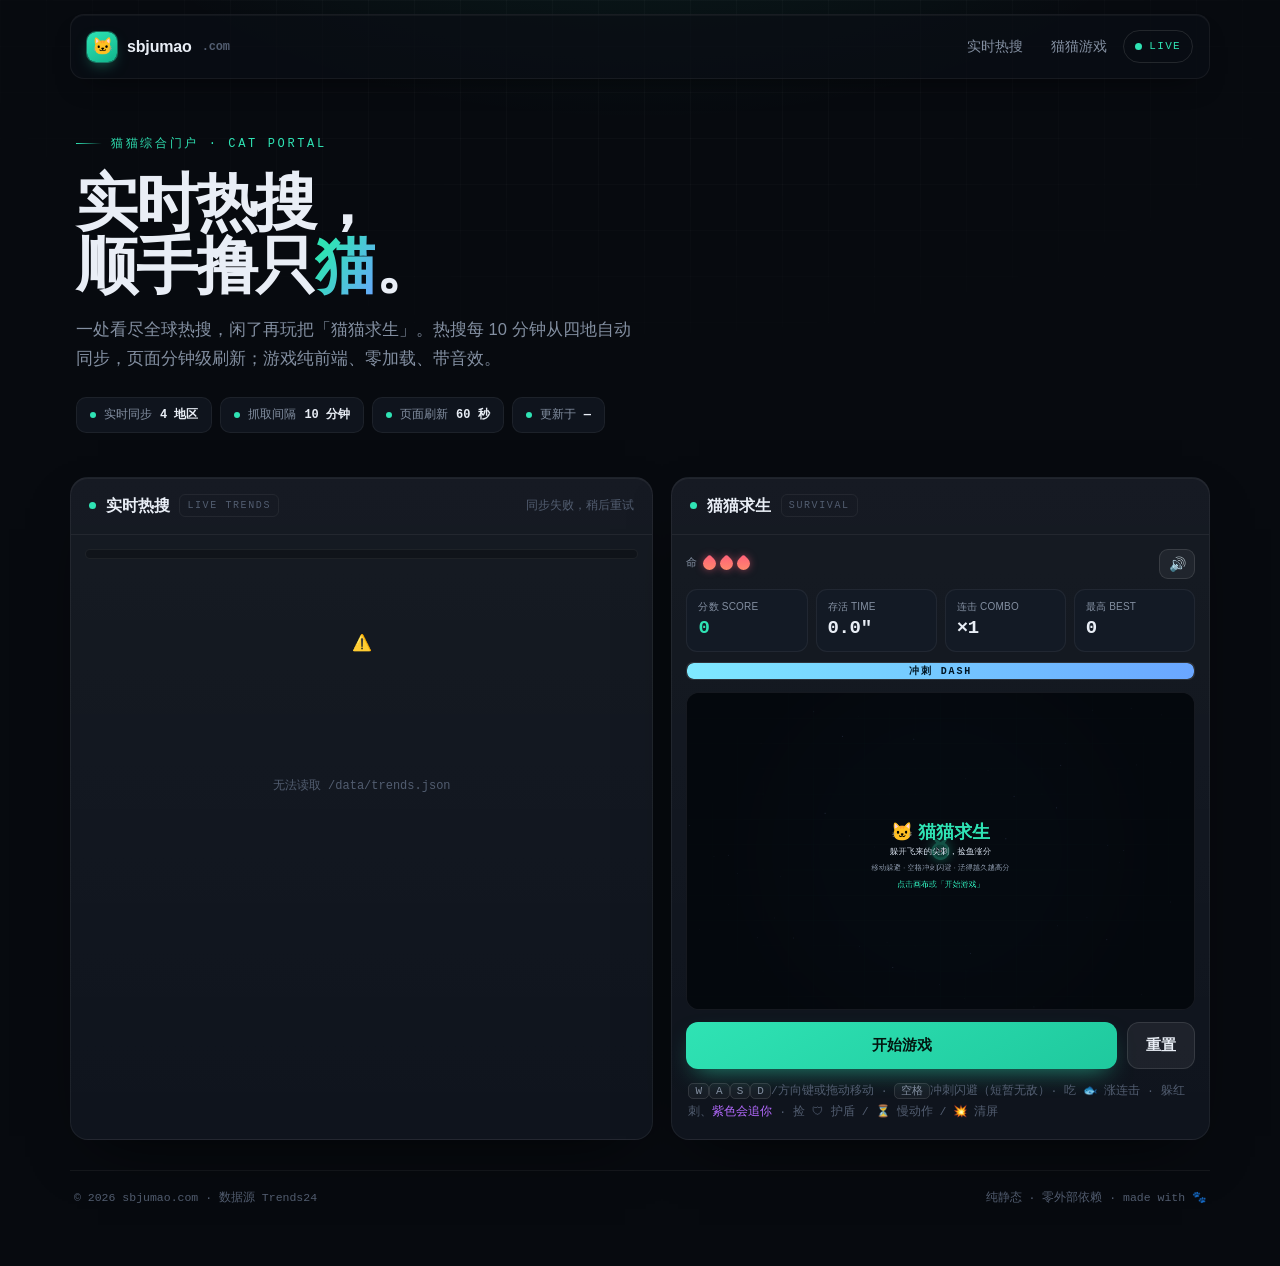
==== commit f03724f5: "feat(game): 重做小游戏为「猫猫求生」躲避生存 - 玩法：自由移动 + 冲刺闪避(无敌帧) + 连击倍率 + 难度递增 - 危险物：直线尖刺 / 会追踪玩家的紫色追猎者 - 道具：护盾 / " ====
--- a/index.html
+++ b/index.html
@@ -4,7 +4,7 @@
 <meta charset="utf-8">
 <meta name="viewport" content="width=device-width, initial-scale=1">
 <meta name="theme-color" content="#070a0f">
-<meta name="description" content="猫猫综合门户 — 实时热搜看板与猫猫抓鱼小游戏，零依赖纯静态。">
+<meta name="description" content="猫猫综合门户 — 实时热搜看板与猫猫躲避生存小游戏，零依赖纯静态。">
 <title>sbjumao.com · 实时热搜 & 猫猫小游戏</title>
 <style>
 :root{
@@ -109,16 +109,37 @@
 .tempty .mono{font-size:12px}
 
 /* ── game ── */
-.hud{display:grid;grid-template-columns:repeat(3,1fr);gap:8px;margin-bottom:12px}
-.hud div{padding:11px 13px;border:1px solid var(--line);border-radius:12px;background:var(--surface-2)}
-.hud span{display:block;font-size:11px;color:var(--muted);letter-spacing:.04em}
-.hud b{font-family:var(--mono);font-size:23px;font-weight:600;letter-spacing:-.02em}
+.grow{display:flex;align-items:center;justify-content:space-between;gap:10px;margin-bottom:10px}
+.lives{display:flex;align-items:center;gap:6px;font-size:11px;color:var(--muted);font-family:var(--mono)}
+.hearts{display:flex;gap:4px}
+.heart{width:13px;height:13px;border-radius:3px 50% 50% 50%;transform:rotate(45deg);
+  background:linear-gradient(135deg,#ff5f7a,#ff8f6a);box-shadow:0 0 8px -1px rgba(255,95,122,.7)}
+.heart.off{background:rgba(255,255,255,.08);box-shadow:none}
+.shieldn{color:var(--blue)}
+.mute{border:1px solid var(--line-2);background:rgba(255,255,255,.05);color:var(--muted);
+  border-radius:9px;width:36px;height:30px;cursor:pointer;font-size:14px;line-height:1}
+.mute:hover{background:rgba(255,255,255,.1)}
+.hud{display:grid;grid-template-columns:repeat(4,1fr);gap:8px;margin-bottom:10px}
+.hud div{padding:9px 11px;border:1px solid var(--line);border-radius:11px;background:var(--surface-2)}
+.hud span{display:block;font-size:10px;color:var(--muted);letter-spacing:.02em;white-space:nowrap}
+.hud b{font-family:var(--mono);font-size:19px;font-weight:600;letter-spacing:-.02em}
 .hud .bw b{color:var(--mint)}
-.tbar{height:4px;border-radius:3px;background:rgba(255,255,255,.08);overflow:hidden;margin-bottom:12px}
-.tbar i{display:block;height:100%;width:100%;border-radius:3px;
-  background:linear-gradient(90deg,var(--mint),var(--blue));transition:width .12s linear}
-canvas{display:block;width:100%;aspect-ratio:16/10;height:auto;border-radius:13px;
-  background:#080d15;border:1px solid var(--line);touch-action:none;cursor:crosshair}
+.dashbar{position:relative;height:18px;border-radius:7px;background:rgba(255,255,255,.06);
+  border:1px solid var(--line);overflow:hidden;margin-bottom:12px}
+.dashbar i{position:absolute;left:0;top:0;bottom:0;width:100%;border-radius:7px;
+  background:linear-gradient(90deg,#7fe9ff,var(--blue));transition:width .08s linear}
+.dashbar i.cool{background:rgba(255,255,255,.14)}
+.dashbar label{position:absolute;inset:0;display:grid;place-items:center;font-family:var(--mono);
+  font-size:10px;letter-spacing:.18em;color:#06131b;font-weight:700;mix-blend-mode:luminosity}
+.stage{position:relative;line-height:0}
+canvas{display:block;width:100%;aspect-ratio:8/5;height:auto;border-radius:13px;
+  background:#070b12;border:1px solid var(--line);touch-action:none;cursor:crosshair}
+.dashbtn{position:absolute;right:12px;bottom:12px;display:none;border:0;border-radius:50%;
+  width:76px;height:76px;font-family:var(--sans);font-weight:850;font-size:14px;color:#03150f;
+  background:radial-gradient(circle at 35% 30%,#9ff0ff,#3aa0e0);
+  box-shadow:0 8px 22px -6px rgba(106,166,255,.7);cursor:pointer;touch-action:none;-webkit-user-select:none;user-select:none}
+.dashbtn:active{transform:scale(.92)}
+@media(hover:none) and (pointer:coarse){.dashbtn{display:block}}
 .ctrl{display:flex;gap:10px;margin-top:12px}
 .btn{flex:1;border:0;border-radius:12px;padding:13px;font-family:var(--sans);font-size:14.5px;
   font-weight:750;cursor:pointer;transition:.16s}
@@ -127,7 +148,7 @@
 .btn.go:hover{transform:translateY(-1px);box-shadow:0 14px 28px -10px rgba(47,227,180,.7)}
 .btn.gh{flex:0 0 auto;padding:13px 18px;color:var(--text);background:rgba(255,255,255,.06);border:1px solid var(--line-2)}
 .btn.gh:hover{background:rgba(255,255,255,.1)}
-.hint{margin:12px 2px 2px;font-family:var(--mono);font-size:11.5px;color:var(--dim);line-height:1.7}
+.hint{margin:12px 2px 2px;font-family:var(--mono);font-size:11.5px;color:var(--dim);line-height:1.8}
 .hint kbd{font-family:var(--mono);color:var(--muted);border:1px solid var(--line-2);border-radius:5px;
   padding:1px 6px;font-size:11px;background:rgba(255,255,255,.04)}
 
@@ -142,7 +163,8 @@
   .lede{font-size:15.5px}
   .hnav a{display:none}
 }
-@media(prefers-reduced-motion:reduce){*{animation:none!important;transition:none!important}}
+@media(max-width:430px){.hud{grid-template-columns:repeat(2,1fr)}}
+@media(prefers-reduced-motion:reduce){.pdot,.trend{animation:none!important}}
 </style>
 </head>
 <body>
@@ -160,7 +182,7 @@
   <section class="hero">
     <span class="kick">猫猫综合门户 · cat portal</span>
     <h1>实时热搜，<br>顺手撸只<span class="g">猫</span>。</h1>
-    <p class="lede">一处看尽全球热搜，闲了再抓两条小鱼。热搜每 10 分钟从四地自动同步，页面分钟级刷新；游戏纯前端、零加载。</p>
+    <p class="lede">一处看尽全球热搜，闲了再玩把「猫猫求生」。热搜每 10 分钟从四地自动同步，页面分钟级刷新；游戏纯前端、零加载、带音效。</p>
     <div class="facts">
       <span class="fact"><span class="d"></span>实时同步 <b>4 地区</b></span>
       <span class="fact"><span class="d"></span>抓取间隔 <b>10 分钟</b></span>
@@ -188,22 +210,30 @@
     <section class="panel" id="game">
       <div class="phead">
         <span class="pdot"></span>
-        <h2>猫猫抓鱼</h2>
-        <span class="tag">MINI GAME</span>
+        <h2>猫猫求生</h2>
+        <span class="tag">SURVIVAL</span>
       </div>
       <div class="pbody">
+        <div class="grow">
+          <div class="lives">命 <span class="hearts" id="hearts"></span><span class="shieldn" id="shieldn"></span></div>
+          <button class="mute" id="mute" title="音效开关">🔊</button>
+        </div>
         <div class="hud">
           <div class="bw"><span>分数 SCORE</span><b id="score">0</b></div>
-          <div><span>剩余 TIME</span><b id="time">30</b></div>
+          <div><span>存活 TIME</span><b id="time">0.0″</b></div>
+          <div><span>连击 COMBO</span><b id="combo">×1</b></div>
           <div><span>最高 BEST</span><b id="best">0</b></div>
         </div>
-        <div class="tbar"><i id="tbar"></i></div>
-        <canvas id="cv" width="960" height="600"></canvas>
+        <div class="dashbar"><i id="dashfill"></i><label>冲刺 DASH</label></div>
+        <div class="stage">
+          <canvas id="cv" width="960" height="600"></canvas>
+          <button class="dashbtn" id="dashbtn">冲刺</button>
+        </div>
         <div class="ctrl">
           <button class="btn go" id="start">开始游戏</button>
           <button class="btn gh" id="reset">重置</button>
         </div>
-        <p class="hint"><kbd>W</kbd><kbd>A</kbd><kbd>S</kbd><kbd>D</kbd> / 方向键移动猫猫，吃 🐟 得分 · 手机可直接拖动 · 限时 30 秒</p>
+        <p class="hint"><kbd>W</kbd><kbd>A</kbd><kbd>S</kbd><kbd>D</kbd>/方向键或拖动移动 · <kbd>空格</kbd>冲刺闪避（短暂无敌）· 吃 🐟 涨连击 · 躲红刺、<span style="color:#b46aff">紫色会追你</span> · 捡 🛡 护盾 / ⏳ 慢动作 / 💥 清屏</p>
       </div>
     </section>
 
@@ -261,100 +291,294 @@
 loadTrends();setInterval(loadTrends,60000);
 $('#yr').textContent=new Date().getFullYear();
 
-/* ───────── 猫猫抓鱼 ───────── */
-const cv=$('#cv'), x=cv.getContext('2d'),W=cv.width,H=cv.height;
-const KEY='sbjumao_best';
+/* ───────── 猫猫求生（躲避生存） ───────── */
+const cv=$('#cv'), X=cv.getContext('2d'), W=cv.width, H=cv.height;
+const FONT='-apple-system,BlinkMacSystemFont,"Segoe UI","PingFang SC",sans-serif';
+const BEST_KEY='sbjumao_survive_best';
+const rand=(a,b)=>Math.random()*(b-a)+a;
+const TAU=Math.PI*2;
+const dd=(a,b)=>Math.hypot(a.x-b.x,a.y-b.y);
+let best=+(localStorage.getItem(BEST_KEY)||0);
+
+/* —— 音效：Web Audio 合成，无外部文件 —— */
+let actx=null, muted=false;
+function audioOn(){ if(!actx){try{actx=new (window.AudioContext||window.webkitAudioContext)();}catch(e){}} if(actx&&actx.state==='suspended')actx.resume(); }
+function tone(f,dur,type,vol,to){ if(muted||!actx)return; const t=actx.currentTime,o=actx.createOscillator(),g=actx.createGain();
+  o.type=type||'sine'; o.frequency.setValueAtTime(f,t); if(to)o.frequency.exponentialRampToValueAtTime(to,t+dur);
+  g.gain.setValueAtTime(.0001,t); g.gain.exponentialRampToValueAtTime(vol||.2,t+.01); g.gain.exponentialRampToValueAtTime(.0001,t+dur);
+  o.connect(g).connect(actx.destination); o.start(t); o.stop(t+dur+.03); }
+function noise(dur,vol,hp){ if(muted||!actx)return; const t=actx.currentTime,n=actx.createBufferSource(),
+  buf=actx.createBuffer(1,actx.sampleRate*dur|0,actx.sampleRate),d=buf.getChannelData(0);
+  for(let i=0;i<d.length;i++)d[i]=(Math.random()*2-1)*(1-i/d.length);
+  n.buffer=buf; const g=actx.createGain(); g.gain.value=vol||.15; const f=actx.createBiquadFilter(); f.type='highpass'; f.frequency.value=hp||500;
+  n.connect(f).connect(g).connect(actx.destination); n.start(); }
+const SFX={
+  eat(c){tone(480+Math.min(c,14)*36,.12,'triangle',.16,820+Math.min(c,14)*48);},
+  dash(){noise(.18,.1,300);tone(280,.16,'sawtooth',.07,110);},
+  hit(){tone(170,.3,'square',.22,55);noise(.22,.16,250);},
+  power(){tone(640,.16,'sine',.16,960);tone(960,.18,'sine',.12,1280);},
+  over(){tone(420,.5,'sine',.2,105);},
+  go(){tone(330,.12,'sine',.14,660);}
+};
+
+/* —— 星空背景（一次性生成） —— */
+const stars=Array.from({length:64},()=>({x:rand(0,W),y:rand(0,H),z:rand(.25,1)}));
+
+/* —— 状态 —— */
+const cat={x:W/2,y:H/2,vx:0,vy:0,r:17,dir:{x:0,y:-1}};
+const pointer={x:W/2,y:H/2,active:false};
 const keys=new Set();
-const rand=(a,b)=>Math.random()*(b-a)+a;
-let best=+(localStorage.getItem(KEY)||0);
-const g={run:false,score:0,t:30,last:0,
-  cat:{x:W/2,y:H/2,r:30,sp:330},fish:{x:240,y:170,r:22,ph:0},pop:[],parts:[]};
-
-function setBest(){$('#best').textContent=best}
-function hud(){$('#score').textContent=g.score;$('#time').textContent=Math.max(0,Math.ceil(g.t));
-  $('#tbar').style.width=Math.max(0,g.t/30*100)+'%';}
-function placeFish(){g.fish.x=rand(60,W-60);g.fish.y=rand(70,H-70)}
-function reset(){g.run=false;g.score=0;g.t=30;g.cat.x=W/2;g.cat.y=H/2;g.pop=[];g.parts=[];placeFish();hud();setBest();draw('待开始')}
-function start(){reset();g.run=true;g.last=performance.now();requestAnimationFrame(loop)}
-function eat(){
-  g.score+=10;
-  g.pop.push({x:g.fish.x,y:g.fish.y,life:1});
-  for(let i=0;i<16;i++)g.parts.push({x:g.fish.x,y:g.fish.y,vx:rand(-200,200),vy:rand(-200,200),life:rand(.4,.9)});
-  if(g.score>best){best=g.score;localStorage.setItem(KEY,best);setBest()}
-  placeFish();
-}
+let g=null;
+function fresh(){return{run:false,over:false,t:0,score:0,combo:1,lives:3,
+  hz:[],fish:[],pw:[],pt:[],fl:[],
+  spawnT:.8,fishT:1,powerT:9,
+  inv:0,dashCD:0,dashT:0,shield:0,slow:0,shake:0,flash:0,last:0};}
+
+/* —— 生成 —— */
+function spawnHz(){
+  const e=Math.floor(rand(0,4));let px,py;
+  if(e===0){px=rand(0,W);py=-28;}else if(e===1){px=W+28;py=rand(0,H);}
+  else if(e===2){px=rand(0,W);py=H+28;}else{px=-28;py=rand(0,H);}
+  const hunter=Math.random()<Math.min(.30,.04+g.t*.004);
+  const spd=hunter?rand(95,128):rand(155,205)+Math.min(g.t*4,170);
+  const tx=rand(W*.25,W*.75),ty=rand(H*.25,H*.75),a=Math.atan2(ty-py,tx-px);
+  g.hz.push({x:px,y:py,vx:Math.cos(a)*spd,vy:Math.sin(a)*spd,r:hunter?15:rand(11,16),spd,hunter,rot:rand(0,TAU),life:0});
+}
+function spawnFish(){g.fish.push({x:rand(46,W-46),y:rand(46,H-46),r:13,bob:rand(0,TAU),ttl:rand(6,9)});}
+function spawnPw(){const ty=['shield','slow','clear'][Math.floor(rand(0,3))];
+  g.pw.push({x:rand(60,W-60),y:rand(60,H-60),r:16,ty,bob:rand(0,TAU),ttl:10});}
+
+/* —— 特效 —— */
+function burst(px,py,col,n,sp){for(let i=0;i<n;i++){const a=rand(0,TAU),s=rand(sp*.3,sp);
+  g.pt.push({x:px,y:py,vx:Math.cos(a)*s,vy:Math.sin(a)*s,life:rand(.4,.9),col,sz:rand(2,4)});}}
+function fl(px,py,txt,col){g.fl.push({x:px,y:py,txt,col,life:1});}
+
+/* —— 技能 —— */
+function dash(){
+  if(!g||!g.run||g.dashCD>0)return;
+  const l=Math.hypot(cat.dir.x,cat.dir.y)||1;
+  cat.vx=cat.dir.x/l*880; cat.vy=cat.dir.y/l*880;
+  g.dashT=.16; g.dashCD=1.1; g.inv=Math.max(g.inv,.18); g.shake=Math.max(g.shake,6);
+  burst(cat.x,cat.y,'#7fe9ff',14,260); SFX.dash();
+}
+function hit(h){
+  h.dead=true; g.lives--; g.combo=1; g.inv=1.3; g.flash=.35; g.shake=15;
+  burst(cat.x,cat.y,'#ff5f7a',24,330); SFX.hit();
+  if(g.lives<=0)over();
+}
+function power(ty){
+  SFX.power(); burst(cat.x,cat.y,'#fff',16,240);
+  if(ty==='shield'){g.shield=Math.min(g.shield+1,3);fl(cat.x,cat.y-28,'🛡 护盾 +1','#6aa6ff');}
+  else if(ty==='slow'){g.slow=4;fl(cat.x,cat.y-28,'⏳ 慢动作！','#b46aff');}
+  else{for(const h of g.hz)burst(h.x,h.y,'#ffd27a',8,170);g.hz=[];g.flash=.2;g.shake=10;fl(cat.x,cat.y-28,'💥 清屏！','#ffd27a');}
+}
+
+/* —— 更新 —— */
 function update(dt){
   if(!g.run)return;
-  g.t-=dt;
-  if(g.t<=0){g.run=false;hud();draw('结束');return}
-  let dx=0,dy=0;
-  if(keys.has('a')||keys.has('arrowleft'))dx--;
-  if(keys.has('d')||keys.has('arrowright'))dx++;
-  if(keys.has('w')||keys.has('arrowup'))dy--;
-  if(keys.has('s')||keys.has('arrowdown'))dy++;
-  const l=Math.hypot(dx,dy)||1;
-  g.cat.x=Math.max(g.cat.r,Math.min(W-g.cat.r,g.cat.x+dx/l*g.cat.sp*dt));
-  g.cat.y=Math.max(g.cat.r,Math.min(H-g.cat.r,g.cat.y+dy/l*g.cat.sp*dt));
-  if(Math.hypot(g.cat.x-g.fish.x,g.cat.y-g.fish.y)<g.cat.r+g.fish.r)eat();
-  g.fish.ph+=dt*3;
-  g.parts.forEach(p=>{p.x+=p.vx*dt;p.y+=p.vy*dt;p.life-=dt});
-  g.parts=g.parts.filter(p=>p.life>0);
-  g.pop.forEach(p=>{p.y-=60*dt;p.life-=dt*1.4});
-  g.pop=g.pop.filter(p=>p.life>0);
-  hud();
-}
-function bg(){
-  x.fillStyle='#080d15';x.fillRect(0,0,W,H);
-  x.fillStyle='rgba(47,227,180,.05)';
-  for(let i=0;i<W;i+=40)for(let j=0;j<H;j+=40){x.beginPath();x.arc(i,j,1,0,7);x.fill();}
-  const gd=x.createRadialGradient(W/2,H/2,60,W/2,H/2,W*.6);
-  gd.addColorStop(0,'rgba(106,166,255,.05)');gd.addColorStop(1,'rgba(0,0,0,.35)');
-  x.fillStyle=gd;x.fillRect(0,0,W,H);
-}
-function draw(status){
-  bg();
-  // fish + pulse halo
-  const pr=g.fish.r+8+Math.sin(g.fish.ph)*4;
-  x.strokeStyle='rgba(255,154,77,.5)';x.lineWidth=2;x.beginPath();x.arc(g.fish.x,g.fish.y,pr,0,7);x.stroke();
-  x.font='40px serif';x.textAlign='center';x.textBaseline='middle';x.fillText('🐟',g.fish.x,g.fish.y);
-  // particles
-  g.parts.forEach(p=>{x.globalAlpha=Math.max(0,p.life);x.fillStyle='#ffd27a';x.beginPath();x.arc(p.x,p.y,4,0,7);x.fill()});
-  x.globalAlpha=1;
-  // score pops
-  g.pop.forEach(p=>{x.globalAlpha=Math.max(0,p.life);x.fillStyle='#2fe3b4';x.font='bold 26px '+getComputedStyle(document.body).fontFamily;x.fillText('+10',p.x,p.y)});
-  x.globalAlpha=1;
-  // cat
-  x.save();x.translate(g.cat.x,g.cat.y);
-  x.shadowColor='rgba(47,227,180,.6)';x.shadowBlur=26;
-  x.fillStyle='rgba(47,227,180,.16)';x.beginPath();x.arc(0,0,g.cat.r,0,7);x.fill();
-  x.shadowBlur=0;x.strokeStyle='rgba(47,227,180,.8)';x.lineWidth=2;x.stroke();
-  x.font='38px serif';x.textAlign='center';x.textBaseline='middle';x.fillText('🐱',0,2);
-  x.restore();
-  // overlay
-  if(!g.run){
-    x.fillStyle='rgba(6,10,16,.62)';x.fillRect(0,0,W,H);
-    x.textAlign='center';x.fillStyle='#e9eef6';
-    if(g.t<=0){
-      x.font='bold 46px '+getComputedStyle(document.body).fontFamily;
-      x.fillText('本局 '+g.score+' 分',W/2,H/2-16);
-      x.font='20px '+getComputedStyle(document.body).fontFamily;
-      x.fillStyle=g.score>=best&&g.score>0?'#2fe3b4':'#838fa1';
-      x.fillText(g.score>=best&&g.score>0?'🏆 新纪录！':'最高 '+best+' 分 · 点开始再来一局',W/2,H/2+26);
-    }else{
-      x.font='bold 30px '+getComputedStyle(document.body).fontFamily;
-      x.fillStyle='#2fe3b4';x.fillText('🐱 准备好了吗',W/2,H/2-6);
-      x.font='17px '+getComputedStyle(document.body).fontFamily;x.fillStyle='#838fa1';
-      x.fillText('点「开始游戏」抓小鱼',W/2,H/2+26);
+  g.t+=dt; g.score+=dt*10*g.combo*(g.slow>0?.6:1);
+  g.dashCD=Math.max(0,g.dashCD-dt); g.dashT=Math.max(0,g.dashT-dt);
+  g.inv=Math.max(0,g.inv-dt); g.flash=Math.max(0,g.flash-dt); g.slow=Math.max(0,g.slow-dt);
+  g.shake*=Math.pow(.0001,dt);
+  const ts=g.slow>0?.45:1;
+
+  let ix=0,iy=0;
+  if(keys.has('a')||keys.has('arrowleft'))ix--;
+  if(keys.has('d')||keys.has('arrowright'))ix++;
+  if(keys.has('w')||keys.has('arrowup'))iy--;
+  if(keys.has('s')||keys.has('arrowdown'))iy++;
+  if(pointer.active){const px=pointer.x-cat.x,py=pointer.y-cat.y,l=Math.hypot(px,py);if(l>5){ix=px/l;iy=py/l;}}
+  const il=Math.hypot(ix,iy);
+  if(il>0){cat.dir.x=ix/il;cat.dir.y=iy/il;}
+  if(g.dashT<=0){
+    const acc=2600,mx= (g.slow>0?300:330);
+    if(il>0){cat.vx+=ix/il*acc*dt;cat.vy+=iy/il*acc*dt;}
+    cat.vx*=Math.pow(.0009,dt); cat.vy*=Math.pow(.0009,dt);
+    const sp=Math.hypot(cat.vx,cat.vy);if(sp>mx){cat.vx=cat.vx/sp*mx;cat.vy=cat.vy/sp*mx;}
+  }
+  cat.x+=cat.vx*dt; cat.y+=cat.vy*dt;
+  if(cat.x<cat.r){cat.x=cat.r;cat.vx=0;} if(cat.x>W-cat.r){cat.x=W-cat.r;cat.vx=0;}
+  if(cat.y<cat.r){cat.y=cat.r;cat.vy=0;} if(cat.y>H-cat.r){cat.y=H-cat.r;cat.vy=0;}
+
+  g.spawnT-=dt;
+  const itv=Math.max(.34,1.15-g.t*.012);
+  if(g.spawnT<=0){spawnHz();g.spawnT=itv*rand(.7,1.1);if(g.t>22&&Math.random()<.3)spawnHz();}
+  g.fishT-=dt; if(g.fishT<=0){if(g.fish.length<4)spawnFish();g.fishT=rand(1.3,2.4);}
+  g.powerT-=dt; if(g.powerT<=0){if(g.pw.length<1)spawnPw();g.powerT=rand(11,16);}
+
+  for(const h of g.hz){
+    if(h.hunter){
+      const a=Math.atan2(cat.y-h.y,cat.x-h.x),ca=Math.atan2(h.vy,h.vx);
+      let da=a-ca;while(da>Math.PI)da-=TAU;while(da<-Math.PI)da+=TAU;
+      const na=ca+Math.max(-1.8*dt,Math.min(1.8*dt,da));
+      h.vx=Math.cos(na)*h.spd;h.vy=Math.sin(na)*h.spd;
+    }
+    h.x+=h.vx*dt*ts;h.y+=h.vy*dt*ts;h.rot+=dt*4;h.life+=dt;
+    if(g.inv<=0&&dd(h,cat)<h.r+cat.r-3){
+      if(g.shield>0){g.shield--;g.inv=.8;h.dead=true;burst(cat.x,cat.y,'#6aa6ff',16,260);SFX.power();fl(cat.x,cat.y-24,'护盾抵消','#6aa6ff');}
+      else hit(h);
     }
   }
-}
-function loop(now){const dt=Math.min(.033,(now-g.last)/1000||0);g.last=now;update(dt);draw('游戏中');if(g.run)requestAnimationFrame(loop)}
-addEventListener('keydown',e=>{const k=e.key.toLowerCase();if(['arrowup','arrowdown','arrowleft','arrowright',' '].includes(k))e.preventDefault();keys.add(k)});
+  g.hz=g.hz.filter(h=>!h.dead&&h.x>-60&&h.x<W+60&&h.y>-60&&h.y<H+60&&h.life<32);
+
+  for(const f of g.fish){f.ttl-=dt;f.bob+=dt*4;
+    if(dd(f,cat)<f.r+cat.r){f.dead=true;g.combo++;const gain=10*g.combo;g.score+=gain;
+      burst(f.x,f.y,'#2fe3b4',12,220);fl(f.x,f.y-18,'+'+gain,'#2fe3b4');SFX.eat(g.combo);
+      if(g.combo>1&&g.combo%5===0)fl(cat.x,cat.y-32,'连击 ×'+g.combo+'!','#ffd27a');}}
+  g.fish=g.fish.filter(f=>!f.dead&&f.ttl>0);
+
+  for(const p of g.pw){p.ttl-=dt;p.bob+=dt*4;if(dd(p,cat)<p.r+cat.r){p.dead=true;power(p.ty);}}
+  g.pw=g.pw.filter(p=>!p.dead&&p.ttl>0);
+
+  for(const pa of g.pt){pa.x+=pa.vx*dt;pa.y+=pa.vy*dt;pa.vx*=Math.pow(.02,dt);pa.vy*=Math.pow(.02,dt);pa.life-=dt;}
+  g.pt=g.pt.filter(p=>p.life>0);
+  for(const t of g.fl){t.y-=42*dt;t.life-=dt*1.2;}
+  g.fl=g.fl.filter(t=>t.life>0);
+
+  syncHud();
+}
+
+/* —— 绘制 —— */
+function drawBg(){
+  X.fillStyle='#070b12';X.fillRect(0,0,W,H);
+  for(const s of stars){const y=(s.y+(g?g.t:0)*12*s.z)%H;X.globalAlpha=.5*s.z;X.fillStyle='#9fb4ff';X.fillRect(s.x,y,s.z*2,s.z*2);}
+  X.globalAlpha=1;
+  X.strokeStyle='rgba(47,227,180,.05)';X.lineWidth=1;
+  for(let i=48;i<W;i+=48){X.beginPath();X.moveTo(i,0);X.lineTo(i,H);X.stroke();}
+  for(let j=48;j<H;j+=48){X.beginPath();X.moveTo(0,j);X.lineTo(W,j);X.stroke();}
+  const v=X.createRadialGradient(W/2,H/2,H*.35,W/2,H/2,H*.75);
+  v.addColorStop(0,'rgba(0,0,0,0)');v.addColorStop(1,'rgba(0,0,0,.55)');
+  X.fillStyle=v;X.fillRect(0,0,W,H);
+}
+function drawFish(f){
+  const y=f.y+Math.sin(f.bob)*3,fade=f.ttl<1.5?.4+.6*Math.abs(Math.sin(f.ttl*8)):1;
+  X.globalAlpha=fade;X.save();X.translate(f.x,y);
+  X.shadowColor='#2fe3b4';X.shadowBlur=14;X.fillStyle='#36e6c4';
+  X.beginPath();X.ellipse(0,0,f.r,f.r*.62,0,0,TAU);X.fill();
+  X.beginPath();X.moveTo(f.r*.7,0);X.lineTo(f.r*1.5,-f.r*.6);X.lineTo(f.r*1.5,f.r*.6);X.closePath();X.fill();
+  X.shadowBlur=0;X.fillStyle='#06131b';X.beginPath();X.arc(-f.r*.4,-1,1.8,0,TAU);X.fill();
+  X.restore();X.globalAlpha=1;
+}
+function drawPw(p){
+  const y=p.y+Math.sin(p.bob)*3,c=p.ty==='shield'?'#6aa6ff':p.ty==='slow'?'#b46aff':'#ffd27a',
+    ic=p.ty==='shield'?'🛡':p.ty==='slow'?'⏳':'💥';
+  X.save();X.translate(p.x,y);X.rotate((g?g.t:0)*1.4);
+  X.shadowColor=c;X.shadowBlur=18;X.fillStyle=c;
+  X.beginPath();for(let i=0;i<4;i++){const a=i/4*TAU;X[i?'lineTo':'moveTo'](Math.cos(a)*p.r,Math.sin(a)*p.r);}X.closePath();X.fill();
+  X.restore();
+  X.save();X.translate(p.x,y);X.shadowBlur=0;X.font='15px '+FONT;X.textAlign='center';X.textBaseline='middle';X.fillText(ic,0,1);X.restore();
+}
+function drawHz(h){
+  X.globalAlpha=.22;X.strokeStyle=h.hunter?'#b46aff':'#ff6b4a';X.lineWidth=h.r*1.3;X.lineCap='round';
+  X.beginPath();X.moveTo(h.x,h.y);X.lineTo(h.x-h.vx*.045,h.y-h.vy*.045);X.stroke();X.globalAlpha=1;
+  X.save();X.translate(h.x,h.y);X.rotate(h.rot);
+  const c=h.hunter?'#b46aff':'#ff6b4a';X.shadowColor=c;X.shadowBlur=15;X.fillStyle=c;
+  if(h.hunter){
+    X.beginPath();for(let i=0;i<12;i++){const rr=i%2?h.r*1.35:h.r;const a=i/12*TAU;X[i?'lineTo':'moveTo'](Math.cos(a)*rr,Math.sin(a)*rr);}X.closePath();X.fill();
+    X.shadowBlur=0;X.restore();
+    X.save();X.translate(h.x,h.y);const a=Math.atan2(cat.y-h.y,cat.x-h.x);
+    X.fillStyle='#fff';X.beginPath();X.arc(Math.cos(a)*4,Math.sin(a)*4,3.2,0,TAU);X.fill();
+    X.fillStyle='#3a0f4f';X.beginPath();X.arc(Math.cos(a)*5,Math.sin(a)*5,1.5,0,TAU);X.fill();X.restore();
+  }else{
+    X.beginPath();for(let i=0;i<14;i++){const rr=i%2?h.r*1.7:h.r;const a=i/14*TAU;X[i?'lineTo':'moveTo'](Math.cos(a)*rr,Math.sin(a)*rr);}X.closePath();X.fill();
+    X.shadowBlur=0;X.fillStyle='rgba(7,11,18,.55)';X.beginPath();X.arc(0,0,h.r*.5,0,TAU);X.fill();X.restore();
+  }
+}
+function drawCat(){
+  const col=g.flash>0?'#ff5f7a':'#2fe3b4';
+  if(g.dashT>0){for(let i=1;i<=3;i++){X.globalAlpha=.16*(3-i);X.fillStyle=col;X.beginPath();
+    X.arc(cat.x-cat.vx*.012*i,cat.y-cat.vy*.012*i,cat.r*(1-.12*i),0,TAU);X.fill();}X.globalAlpha=1;}
+  if(g.inv>0&&Math.floor(g.t*22)%2===0)return;
+  X.save();X.translate(cat.x,cat.y);
+  const sp=Math.hypot(cat.vx,cat.vy);
+  if(sp>20){const ang=Math.atan2(cat.vy,cat.vx),st=Math.min(sp/330,1);X.rotate(ang);X.scale(1+st*.28,1-st*.14);X.rotate(-ang);}
+  if(g.shield>0){X.save();X.rotate(g.t*2);X.strokeStyle='rgba(106,166,255,.85)';X.lineWidth=2.5;X.setLineDash([6,5]);
+    X.beginPath();X.arc(0,0,cat.r+8,0,TAU);X.stroke();X.restore();}
+  X.shadowColor=col;X.shadowBlur=20;X.fillStyle=col;
+  for(const s of[-1,1]){X.beginPath();X.moveTo(s*7,-cat.r+4);X.lineTo(s*15,-cat.r-9);X.lineTo(s*1,-cat.r-1);X.closePath();X.fill();}
+  X.beginPath();X.arc(0,0,cat.r,0,TAU);X.fill();X.shadowBlur=0;
+  X.fillStyle='rgba(4,18,13,.28)';X.beginPath();X.arc(0,0,cat.r*.72,0,TAU);X.fill();
+  const ex=cat.dir.x*4,ey=cat.dir.y*4;X.fillStyle='#06131b';
+  for(const s of[-1,1]){X.beginPath();X.ellipse(s*6+ex*.5,-1+ey*.5,2.6,3.4,0,0,TAU);X.fill();}
+  X.fillStyle='#ff9ab8';X.beginPath();X.arc(ex*.6,3+ey*.6,1.8,0,TAU);X.fill();
+  X.restore();
+}
+function scene(){
+  drawBg();
+  for(const p of g.pw)drawPw(p);
+  for(const f of g.fish)drawFish(f);
+  for(const h of g.hz)drawHz(h);
+  for(const pa of g.pt){X.globalAlpha=Math.max(0,pa.life);X.fillStyle=pa.col;X.beginPath();X.arc(pa.x,pa.y,pa.sz,0,TAU);X.fill();}
+  X.globalAlpha=1;
+  drawCat();
+  X.textAlign='center';X.textBaseline='middle';
+  for(const t of g.fl){X.globalAlpha=Math.max(0,t.life);X.fillStyle=t.col;X.font='bold 22px '+FONT;X.fillText(t.txt,t.x,t.y);}
+  X.globalAlpha=1;
+}
+function overlay(){
+  X.fillStyle='rgba(6,10,16,.66)';X.fillRect(0,0,W,H);
+  X.textAlign='center';X.textBaseline='middle';
+  if(g&&g.over){
+    const ns=Math.floor(g.score);
+    X.fillStyle='#e9eef6';X.font='bold 46px '+FONT;X.fillText(ns+' 分',W/2,H/2-40);
+    X.font='17px '+FONT;X.fillStyle='#838fa1';X.fillText('存活 '+g.t.toFixed(1)+' 秒',W/2,H/2-4);
+    X.font='bold 19px '+FONT;
+    if(ns>=best&&ns>0){X.fillStyle='#2fe3b4';X.fillText('🏆 新纪录！',W/2,H/2+30);}
+    else{X.fillStyle='#838fa1';X.fillText('最高 '+best+' 分',W/2,H/2+30);}
+    X.fillStyle='#2fe3b4';X.font='15px '+FONT;X.fillText('点「开始游戏」或按空格再来一局',W/2,H/2+64);
+  }else{
+    X.fillStyle='#2fe3b4';X.font='bold 34px '+FONT;X.fillText('🐱 猫猫求生',W/2,H/2-34);
+    X.fillStyle='#cdd6e3';X.font='16px '+FONT;X.fillText('躲开飞来的尖刺，捡鱼涨分',W/2,H/2+2);
+    X.fillStyle='#838fa1';X.font='14px '+FONT;X.fillText('移动躲避 · 空格冲刺闪避 · 活得越久越高分',W/2,H/2+32);
+    X.fillStyle='#2fe3b4';X.font='15px '+FONT;X.fillText('点击画布或「开始游戏」',W/2,H/2+64);
+  }
+}
+function render(){
+  X.save();
+  if(g&&g.shake>.4)X.translate(rand(-g.shake,g.shake)*.6,rand(-g.shake,g.shake)*.6);
+  if(g)scene();else drawBg();
+  X.restore();
+  if(g&&g.flash>0){X.fillStyle='rgba(255,70,100,'+(g.flash*.5)+')';X.fillRect(0,0,W,H);}
+  if(g&&g.slow>0){X.fillStyle='rgba(140,106,255,.06)';X.fillRect(0,0,W,H);}
+  if(!g||!g.run)overlay();
+}
+
+/* —— HUD —— */
+function syncHud(){
+  $('#score').textContent=Math.floor(g.score);
+  $('#time').textContent=g.t.toFixed(1)+'″';
+  $('#combo').textContent='×'+g.combo;
+  $('#best').textContent=best;
+  let hh='';for(let i=0;i<3;i++)hh+='<i class="heart'+(i<g.lives?'':' off')+'"></i>';
+  $('#hearts').innerHTML=hh;
+  $('#shieldn').textContent=g.shield>0?'  🛡×'+g.shield:'';
+  const f=$('#dashfill'),rdy=g.dashCD<=0;f.style.width=(100*(1-g.dashCD/1.1))+'%';f.className=rdy?'':'cool';
+}
+
+/* —— 流程 —— */
+function reset(){g=fresh();cat.x=W/2;cat.y=H/2;cat.vx=cat.vy=0;cat.dir={x:0,y:-1};syncHud();render();}
+function begin(){audioOn();g=fresh();g.run=true;cat.x=W/2;cat.y=H/2;cat.vx=cat.vy=0;cat.dir={x:0,y:-1};
+  g.last=performance.now();SFX.go();requestAnimationFrame(loop);}
+function over(){g.run=false;g.over=true;const ns=Math.floor(g.score);
+  if(ns>best){best=ns;localStorage.setItem(BEST_KEY,best);}syncHud();SFX.over();render();}
+function loop(now){const dt=Math.min(.033,(now-g.last)/1000||0);g.last=now;update(dt);render();if(g.run)requestAnimationFrame(loop);}
+
+/* —— 输入 —— */
+function local(e){const r=cv.getBoundingClientRect();return{x:(e.clientX-r.left)/r.width*W,y:(e.clientY-r.top)/r.height*H};}
+cv.addEventListener('pointermove',e=>{const p=local(e);pointer.x=p.x;pointer.y=p.y;pointer.active=true;});
+cv.addEventListener('pointerdown',e=>{audioOn();const p=local(e);pointer.x=p.x;pointer.y=p.y;pointer.active=true;if(!g||!g.run)begin();});
+cv.addEventListener('pointerleave',()=>{pointer.active=false;});
+addEventListener('keydown',e=>{const k=e.key.toLowerCase();
+  if(['arrowup','arrowdown','arrowleft','arrowright',' '].includes(k))e.preventDefault();
+  if(['w','a','s','d','arrowup','arrowdown','arrowleft','arrowright'].includes(k))pointer.active=false;
+  if(k===' '){if(!g||!g.run)begin();else dash();return;}
+  keys.add(k);});
 addEventListener('keyup',e=>keys.delete(e.key.toLowerCase()));
-function point(e){if(!g.run)return;const r=cv.getBoundingClientRect();g.cat.x=(e.clientX-r.left)/r.width*W;g.cat.y=(e.clientY-r.top)/r.height*H}
-cv.addEventListener('pointermove',point);
-cv.addEventListener('pointerdown',e=>{if(!g.run)start();point(e)});
-$('#start').onclick=start;$('#reset').onclick=reset;
+const db=$('#dashbtn');
+db.addEventListener('pointerdown',e=>{e.preventDefault();if(!g||!g.run)begin();else dash();});
+$('#start').onclick=begin;
+$('#reset').onclick=reset;
+$('#mute').onclick=()=>{muted=!muted;$('#mute').textContent=muted?'🔇':'🔊';if(!muted)audioOn();};
 reset();
 </script>
 </body>
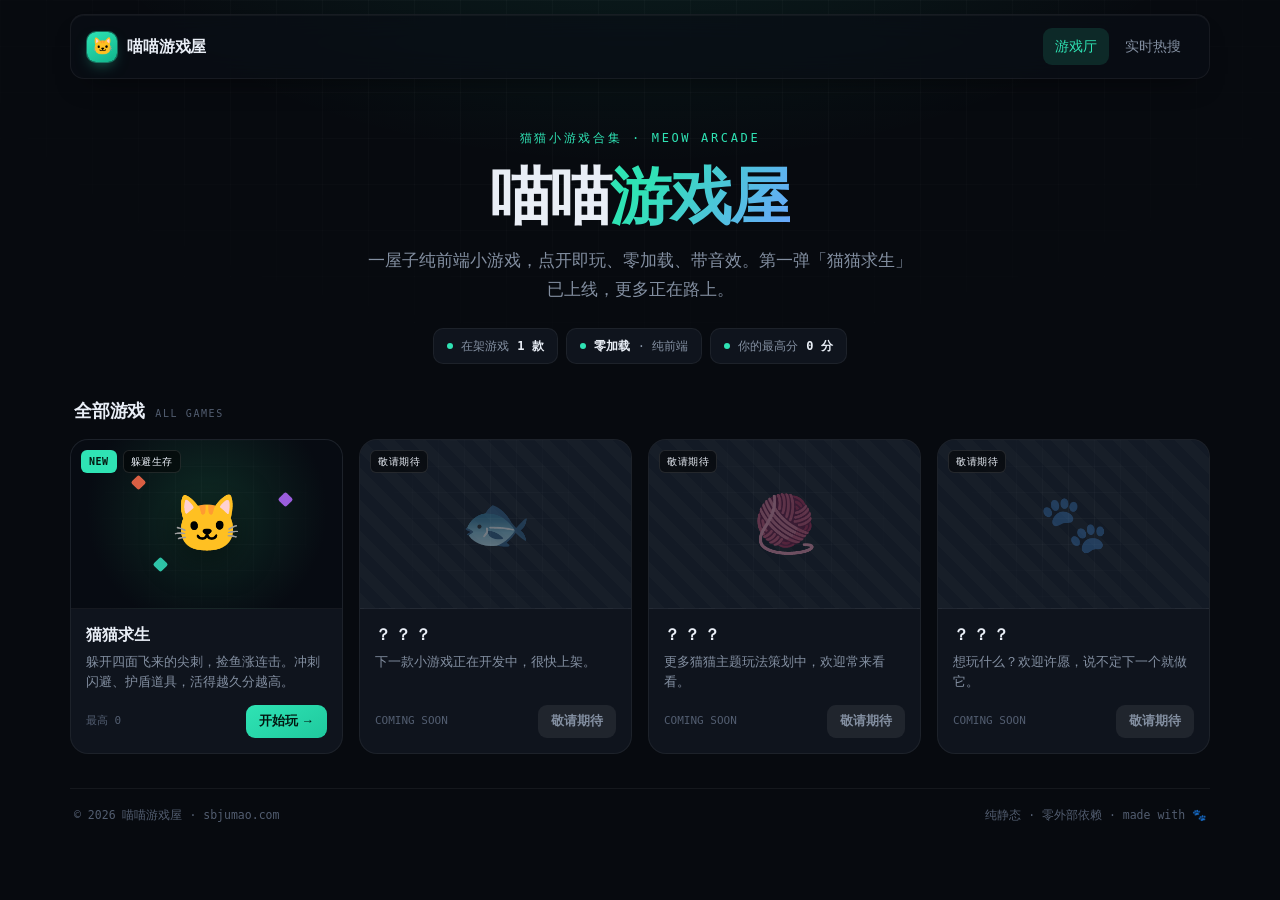
==== commit d8267def: "feat: 重构为「喵喵游戏屋」小游戏合集站 - 主页改为游戏厅：游戏卡片墙(猫猫求生首发 + 占位卡) - 猫猫求生拆为独立页 /play/survive.html - 热搜降为次级页 /trend" ====
--- a/index.html
+++ b/index.html
@@ -4,582 +4,76 @@
 <meta charset="utf-8">
 <meta name="viewport" content="width=device-width, initial-scale=1">
 <meta name="theme-color" content="#070a0f">
-<meta name="description" content="猫猫综合门户 — 实时热搜看板与猫猫躲避生存小游戏，零依赖纯静态。">
-<title>sbjumao.com · 实时热搜 & 猫猫小游戏</title>
-<style>
-:root{
-  --bg:#070a0f; --surface:#0f141d; --surface-2:#131a25; --raise:#18212f;
-  --line:rgba(255,255,255,.06); --line-2:rgba(255,255,255,.11);
-  --text:#e9eef6; --muted:#838fa1; --dim:#525d70;
-  --mint:#2fe3b4; --mint-soft:rgba(47,227,180,.13); --blue:#6aa6ff;
-  --hot:#ff9a4d; --hot-hi:#ff5f7a;
-  --r:13px; --r-lg:18px;
-  --mono:ui-monospace,"SF Mono","JetBrains Mono","Cascadia Code",Menlo,Consolas,monospace;
-  --sans:-apple-system,BlinkMacSystemFont,"Segoe UI","PingFang SC","Microsoft YaHei",sans-serif;
-}
-*{box-sizing:border-box}
-html,body{margin:0;min-height:100%}
-body{
-  font-family:var(--sans); color:var(--text); line-height:1.5;
-  background:radial-gradient(900px 440px at 50% -12%,rgba(47,227,180,.10),transparent 62%),var(--bg);
-  -webkit-font-smoothing:antialiased;
-}
-body::before{
-  content:"";position:fixed;inset:0;z-index:0;pointer-events:none;
-  background-image:linear-gradient(rgba(255,255,255,.022) 1px,transparent 1px),
-                   linear-gradient(90deg,rgba(255,255,255,.022) 1px,transparent 1px);
-  background-size:46px 46px;
-  -webkit-mask-image:radial-gradient(ellipse 82% 58% at 50% 0%,#000 28%,transparent 76%);
-          mask-image:radial-gradient(ellipse 82% 58% at 50% 0%,#000 28%,transparent 76%);
-}
-.wrap{position:relative;z-index:1;width:min(1140px,calc(100vw - 30px));margin:0 auto;padding:0 0 60px}
-a{color:inherit;text-decoration:none}
-.mono{font-family:var(--mono);font-variant-numeric:tabular-nums}
-
-/* ── header ── */
-.hd{position:sticky;top:0;z-index:20;display:flex;align-items:center;justify-content:space-between;
-  gap:14px;padding:13px 16px;margin:14px 0 0;border:1px solid var(--line);border-radius:14px;
-  background:rgba(10,14,21,.72);backdrop-filter:blur(14px) saturate(140%);
-  box-shadow:0 1px 0 rgba(255,255,255,.04) inset,0 14px 30px -18px rgba(0,0,0,.7)}
-.logo{display:flex;align-items:center;gap:10px;font-weight:800;letter-spacing:-.01em}
-.logo .mk{display:grid;place-items:center;width:30px;height:30px;border-radius:9px;
-  background:linear-gradient(150deg,var(--mint),#10b48b);color:#04140f;font-size:17px;
-  box-shadow:0 0 0 1px rgba(47,227,180,.4),0 6px 16px -6px rgba(47,227,180,.6)}
-.logo b{font-size:16px}.logo .tld{font-family:var(--mono);font-size:12px;color:var(--dim);font-weight:600}
-.hnav{display:flex;align-items:center;gap:4px}
-.hnav a{padding:8px 12px;border-radius:9px;font-size:14px;color:var(--muted);transition:.16s}
-.hnav a:hover{color:var(--text);background:rgba(255,255,255,.05)}
-.live{display:inline-flex;align-items:center;gap:7px;padding:7px 11px;border-radius:999px;
-  border:1px solid var(--line-2);font-family:var(--mono);font-size:11px;letter-spacing:.12em;color:var(--mint)}
-.pdot{width:7px;height:7px;border-radius:50%;background:var(--mint);box-shadow:0 0 0 0 rgba(47,227,180,.55);
-  animation:pulse 2.2s infinite}
-@keyframes pulse{0%{box-shadow:0 0 0 0 rgba(47,227,180,.5)}70%{box-shadow:0 0 0 7px rgba(47,227,180,0)}100%{box-shadow:0 0 0 0 rgba(47,227,180,0)}}
-
-/* ── hero ── */
-.hero{padding:48px 6px 30px}
-.kick{display:inline-flex;align-items:center;gap:9px;font-family:var(--mono);font-size:12px;
-  letter-spacing:.22em;text-transform:uppercase;color:var(--mint);margin-bottom:18px}
-.kick::before{content:"";width:26px;height:1px;background:linear-gradient(90deg,var(--mint),transparent)}
-h1{margin:0;font-size:clamp(36px,6.4vw,62px);line-height:1.02;letter-spacing:-.035em;font-weight:850}
-h1 .g{background:linear-gradient(120deg,var(--mint) 20%,var(--blue));-webkit-background-clip:text;background-clip:text;color:transparent}
-.lede{max-width:560px;margin:18px 0 0;color:var(--muted);font-size:16.5px;line-height:1.75}
-.facts{display:flex;flex-wrap:wrap;gap:8px;margin-top:24px}
-.fact{display:inline-flex;align-items:center;gap:8px;padding:8px 13px;border:1px solid var(--line);
-  border-radius:10px;background:var(--surface);font-family:var(--mono);font-size:12px;color:var(--muted)}
-.fact b{color:var(--text);font-weight:600}
-.fact .d{width:6px;height:6px;border-radius:50%;background:var(--mint)}
-
-/* ── grid ── */
-.grid{display:grid;grid-template-columns:1.04fr .96fr;gap:18px;margin-top:14px}
-.panel{position:relative;border:1px solid var(--line);border-radius:var(--r-lg);overflow:hidden;
-  background:linear-gradient(180deg,rgba(255,255,255,.026),rgba(255,255,255,0)),var(--surface);
-  box-shadow:0 1px 0 rgba(255,255,255,.05) inset,0 24px 60px -28px rgba(0,0,0,.75)}
-.phead{display:flex;align-items:center;gap:10px;padding:16px 18px;border-bottom:1px solid var(--line)}
-.phead h2{margin:0;font-size:16px;font-weight:750;letter-spacing:-.01em}
-.phead .tag{font-family:var(--mono);font-size:10px;letter-spacing:.16em;color:var(--dim);
-  border:1px solid var(--line);border-radius:6px;padding:3px 7px}
-.phead .sp{margin-left:auto}
-.upd{font-family:var(--mono);font-size:11.5px;color:var(--dim)}.upd b{color:var(--mint);font-weight:500}
-.pbody{padding:14px}
-
-/* ── trends ── */
-.segs{display:flex;gap:4px;padding:4px;border:1px solid var(--line);border-radius:11px;background:rgba(0,0,0,.22);margin-bottom:14px}
-.seg{flex:1;padding:9px 6px;border:0;border-radius:8px;background:transparent;color:var(--muted);
-  font-family:var(--sans);font-size:13.5px;font-weight:650;cursor:pointer;transition:.16s;white-space:nowrap}
-.seg:hover{color:var(--text)}
-.seg.on{color:#03150f;background:linear-gradient(150deg,var(--mint),#1fc99e);
-  box-shadow:0 6px 16px -8px rgba(47,227,180,.7)}
-.tlist{display:flex;flex-direction:column;gap:6px;min-height:300px}
-.trend{display:grid;grid-template-columns:34px 1fr auto;align-items:center;gap:12px;padding:11px 12px;
-  border:1px solid var(--line);border-radius:12px;background:var(--surface-2);
-  animation:rise .42s cubic-bezier(.2,.7,.3,1) both}
-@keyframes rise{from{opacity:0;transform:translateY(7px)}to{opacity:1;transform:none}}
-.trend:hover{border-color:var(--line-2);background:var(--raise)}
-.rk{font-family:var(--mono);font-size:15px;font-weight:600;color:var(--dim);text-align:center}
-.trend.top .rk{font-size:17px;color:var(--mint)}
-.trend.top{border-color:rgba(47,227,180,.22);
-  background:linear-gradient(100deg,rgba(47,227,180,.07),var(--surface-2) 38%)}
-.tname{font-weight:650;font-size:14.5px;word-break:break-word;line-height:1.35}
-.heat{height:4px;margin-top:7px;border-radius:3px;background:rgba(255,255,255,.07);overflow:hidden}
-.heat i{display:block;height:100%;border-radius:3px;background:linear-gradient(90deg,var(--mint),var(--blue))}
-.trend.top .heat i{background:linear-gradient(90deg,var(--hot),var(--hot-hi))}
-.tval{font-family:var(--mono);font-size:11px;letter-spacing:.04em;color:var(--dim);white-space:nowrap}
-.trend.top .tval{color:var(--hot)}
-.tempty{display:grid;place-items:center;gap:6px;min-height:280px;color:var(--dim);text-align:center}
-.tempty .mono{font-size:12px}
-
-/* ── game ── */
-.grow{display:flex;align-items:center;justify-content:space-between;gap:10px;margin-bottom:10px}
-.lives{display:flex;align-items:center;gap:6px;font-size:11px;color:var(--muted);font-family:var(--mono)}
-.hearts{display:flex;gap:4px}
-.heart{width:13px;height:13px;border-radius:3px 50% 50% 50%;transform:rotate(45deg);
-  background:linear-gradient(135deg,#ff5f7a,#ff8f6a);box-shadow:0 0 8px -1px rgba(255,95,122,.7)}
-.heart.off{background:rgba(255,255,255,.08);box-shadow:none}
-.shieldn{color:var(--blue)}
-.mute{border:1px solid var(--line-2);background:rgba(255,255,255,.05);color:var(--muted);
-  border-radius:9px;width:36px;height:30px;cursor:pointer;font-size:14px;line-height:1}
-.mute:hover{background:rgba(255,255,255,.1)}
-.hud{display:grid;grid-template-columns:repeat(4,1fr);gap:8px;margin-bottom:10px}
-.hud div{padding:9px 11px;border:1px solid var(--line);border-radius:11px;background:var(--surface-2)}
-.hud span{display:block;font-size:10px;color:var(--muted);letter-spacing:.02em;white-space:nowrap}
-.hud b{font-family:var(--mono);font-size:19px;font-weight:600;letter-spacing:-.02em}
-.hud .bw b{color:var(--mint)}
-.dashbar{position:relative;height:18px;border-radius:7px;background:rgba(255,255,255,.06);
-  border:1px solid var(--line);overflow:hidden;margin-bottom:12px}
-.dashbar i{position:absolute;left:0;top:0;bottom:0;width:100%;border-radius:7px;
-  background:linear-gradient(90deg,#7fe9ff,var(--blue));transition:width .08s linear}
-.dashbar i.cool{background:rgba(255,255,255,.14)}
-.dashbar label{position:absolute;inset:0;display:grid;place-items:center;font-family:var(--mono);
-  font-size:10px;letter-spacing:.18em;color:#06131b;font-weight:700;mix-blend-mode:luminosity}
-.stage{position:relative;line-height:0}
-canvas{display:block;width:100%;aspect-ratio:8/5;height:auto;border-radius:13px;
-  background:#070b12;border:1px solid var(--line);touch-action:none;cursor:crosshair}
-.dashbtn{position:absolute;right:12px;bottom:12px;display:none;border:0;border-radius:50%;
-  width:76px;height:76px;font-family:var(--sans);font-weight:850;font-size:14px;color:#03150f;
-  background:radial-gradient(circle at 35% 30%,#9ff0ff,#3aa0e0);
-  box-shadow:0 8px 22px -6px rgba(106,166,255,.7);cursor:pointer;touch-action:none;-webkit-user-select:none;user-select:none}
-.dashbtn:active{transform:scale(.92)}
-@media(hover:none) and (pointer:coarse){.dashbtn{display:block}}
-.ctrl{display:flex;gap:10px;margin-top:12px}
-.btn{flex:1;border:0;border-radius:12px;padding:13px;font-family:var(--sans);font-size:14.5px;
-  font-weight:750;cursor:pointer;transition:.16s}
-.btn.go{color:#03150f;background:linear-gradient(150deg,var(--mint),#1fc99e);
-  box-shadow:0 10px 24px -10px rgba(47,227,180,.6)}
-.btn.go:hover{transform:translateY(-1px);box-shadow:0 14px 28px -10px rgba(47,227,180,.7)}
-.btn.gh{flex:0 0 auto;padding:13px 18px;color:var(--text);background:rgba(255,255,255,.06);border:1px solid var(--line-2)}
-.btn.gh:hover{background:rgba(255,255,255,.1)}
-.hint{margin:12px 2px 2px;font-family:var(--mono);font-size:11.5px;color:var(--dim);line-height:1.8}
-.hint kbd{font-family:var(--mono);color:var(--muted);border:1px solid var(--line-2);border-radius:5px;
-  padding:1px 6px;font-size:11px;background:rgba(255,255,255,.04)}
-
-/* ── footer ── */
-.ft{display:flex;flex-wrap:wrap;justify-content:space-between;gap:10px;margin-top:30px;padding:18px 4px 0;
-  border-top:1px solid var(--line);font-family:var(--mono);font-size:11.5px;color:var(--dim)}
-.ft a:hover{color:var(--mint)}
-
-@media(max-width:880px){
-  .grid{grid-template-columns:1fr}
-  .hero{padding:34px 4px 22px}
-  .lede{font-size:15.5px}
-  .hnav a{display:none}
-}
-@media(max-width:430px){.hud{grid-template-columns:repeat(2,1fr)}}
-@media(prefers-reduced-motion:reduce){.pdot,.trend{animation:none!important}}
-</style>
+<meta name="description" content="喵喵游戏屋 — 纯前端小游戏合集，点开即玩、零加载。第一弹：猫猫求生。">
+<title>喵喵游戏屋 · 小游戏合集</title>
+<link rel="stylesheet" href="/assets/base.css">
 </head>
 <body>
 <main class="wrap">
-
   <header class="hd">
-    <a class="logo" href="/"><span class="mk">🐱</span><b>sbjumao</b><span class="tld">.com</span></a>
+    <a class="logo" href="/"><span class="mk">🐱</span><b>喵喵游戏屋</b></a>
     <nav class="hnav">
-      <a href="#trends">实时热搜</a>
-      <a href="#game">猫猫游戏</a>
-      <span class="live"><span class="pdot"></span>LIVE</span>
+      <a href="/" class="on">游戏厅</a>
+      <a href="/trends.html">实时热搜</a>
     </nav>
   </header>
 
-  <section class="hero">
-    <span class="kick">猫猫综合门户 · cat portal</span>
-    <h1>实时热搜，<br>顺手撸只<span class="g">猫</span>。</h1>
-    <p class="lede">一处看尽全球热搜，闲了再玩把「猫猫求生」。热搜每 10 分钟从四地自动同步，页面分钟级刷新；游戏纯前端、零加载、带音效。</p>
+  <section class="hero center">
+    <span class="kick">猫猫小游戏合集 · meow arcade</span>
+    <h1>喵喵<span class="g">游戏屋</span></h1>
+    <p class="lede">一屋子纯前端小游戏，点开即玩、零加载、带音效。第一弹「猫猫求生」已上线，更多正在路上。</p>
     <div class="facts">
-      <span class="fact"><span class="d"></span>实时同步 <b>4 地区</b></span>
-      <span class="fact"><span class="d"></span>抓取间隔 <b>10 分钟</b></span>
-      <span class="fact"><span class="d"></span>页面刷新 <b>60 秒</b></span>
-      <span class="fact" id="fact-upd"><span class="d"></span>更新于 <b id="updTop">—</b></span>
+      <span class="fact"><span class="d"></span>在架游戏 <b>1 款</b></span>
+      <span class="fact"><span class="d"></span><b>零加载</b> · 纯前端</span>
+      <span class="fact"><span class="d"></span>你的最高分 <b id="homeBest">—</b></span>
     </div>
   </section>
 
-  <div class="grid">
+  <div class="sechead"><h2>全部游戏</h2><span class="tag">ALL GAMES</span></div>
 
-    <section class="panel" id="trends">
-      <div class="phead">
-        <span class="pdot"></span>
-        <h2>实时热搜</h2>
-        <span class="tag">LIVE TRENDS</span>
-        <span class="sp"></span>
-        <span class="upd" id="updated">同步中…</span>
+  <section class="gwall">
+    <a class="gcard" href="/play/survive.html">
+      <div class="cover cover-survive">
+        <div class="tags"><span class="gtag new">NEW</span><span class="gtag">躲避生存</span></div>
+        <span class="spark" style="top:22%;left:23%;background:#ff6b4a"></span>
+        <span class="spark" style="top:32%;right:19%;background:#b46aff"></span>
+        <span class="spark" style="bottom:23%;left:31%;background:#36e6c4"></span>
+        <span class="emoji">🐱</span>
       </div>
-      <div class="pbody">
-        <div class="segs" id="segs"></div>
-        <div class="tlist" id="tlist"></div>
+      <div class="cbody">
+        <h3 class="gname">猫猫求生</h3>
+        <p class="gdesc">躲开四面飞来的尖刺，捡鱼涨连击。冲刺闪避、护盾道具，活得越久分越高。</p>
+        <div class="gfoot"><span id="cardBest">最高 0</span><span class="play">开始玩 →</span></div>
       </div>
-    </section>
+    </a>
 
-    <section class="panel" id="game">
-      <div class="phead">
-        <span class="pdot"></span>
-        <h2>猫猫求生</h2>
-        <span class="tag">SURVIVAL</span>
-      </div>
-      <div class="pbody">
-        <div class="grow">
-          <div class="lives">命 <span class="hearts" id="hearts"></span><span class="shieldn" id="shieldn"></span></div>
-          <button class="mute" id="mute" title="音效开关">🔊</button>
-        </div>
-        <div class="hud">
-          <div class="bw"><span>分数 SCORE</span><b id="score">0</b></div>
-          <div><span>存活 TIME</span><b id="time">0.0″</b></div>
-          <div><span>连击 COMBO</span><b id="combo">×1</b></div>
-          <div><span>最高 BEST</span><b id="best">0</b></div>
-        </div>
-        <div class="dashbar"><i id="dashfill"></i><label>冲刺 DASH</label></div>
-        <div class="stage">
-          <canvas id="cv" width="960" height="600"></canvas>
-          <button class="dashbtn" id="dashbtn">冲刺</button>
-        </div>
-        <div class="ctrl">
-          <button class="btn go" id="start">开始游戏</button>
-          <button class="btn gh" id="reset">重置</button>
-        </div>
-        <p class="hint"><kbd>W</kbd><kbd>A</kbd><kbd>S</kbd><kbd>D</kbd>/方向键或拖动移动 · <kbd>空格</kbd>冲刺闪避（短暂无敌）· 吃 🐟 涨连击 · 躲红刺、<span style="color:#b46aff">紫色会追你</span> · 捡 🛡 护盾 / ⏳ 慢动作 / 💥 清屏</p>
-      </div>
-    </section>
-
-  </div>
+    <div class="gcard soon">
+      <div class="cover"><div class="tags"><span class="gtag">敬请期待</span></div><span class="emoji">🐟</span></div>
+      <div class="cbody"><h3 class="gname">？ ？ ？</h3><p class="gdesc">下一款小游戏正在开发中，很快上架。</p>
+        <div class="gfoot"><span>COMING SOON</span><span class="play">敬请期待</span></div></div>
+    </div>
+    <div class="gcard soon">
+      <div class="cover"><div class="tags"><span class="gtag">敬请期待</span></div><span class="emoji">🧶</span></div>
+      <div class="cbody"><h3 class="gname">？ ？ ？</h3><p class="gdesc">更多猫猫主题玩法策划中，欢迎常来看看。</p>
+        <div class="gfoot"><span>COMING SOON</span><span class="play">敬请期待</span></div></div>
+    </div>
+    <div class="gcard soon">
+      <div class="cover"><div class="tags"><span class="gtag">敬请期待</span></div><span class="emoji">🐾</span></div>
+      <div class="cbody"><h3 class="gname">？ ？ ？</h3><p class="gdesc">想玩什么？欢迎许愿，说不定下一个就做它。</p>
+        <div class="gfoot"><span>COMING SOON</span><span class="play">敬请期待</span></div></div>
+    </div>
+  </section>
 
   <footer class="ft">
-    <span>© <span id="yr"></span> sbjumao.com · 数据源 <a href="https://trends24.in" target="_blank" rel="noopener">Trends24</a></span>
+    <span>© <span id="yr"></span> 喵喵游戏屋 · sbjumao.com</span>
     <span>纯静态 · 零外部依赖 · made with 🐾</span>
   </footer>
-
 </main>
-
 <script>
-/* ───────── 实时热搜 ───────── */
-const REGIONS={world:'🌍 全球',us:'🇺🇸 美国',uk:'🇬🇧 英国',jp:'🇯🇵 日本'};
-let data=null,cur='world';
-const $=s=>document.querySelector(s);
-const esc=s=>String(s).replace(/[&<>"]/g,m=>({'&':'&amp;','<':'&lt;','>':'&gt;','"':'&quot;'}[m]));
-
-function segs(){
-  $('#segs').innerHTML=Object.keys(REGIONS).map(k=>
-    `<button class="seg${k===cur?' on':''}" data-k="${k}">${REGIONS[k]}</button>`).join('');
-  $('#segs').querySelectorAll('.seg').forEach(b=>b.onclick=()=>{cur=b.dataset.k;segs();list()});
-}
-function list(){
-  const box=$('#tlist');
-  const items=(data&&data.regions&&data.regions[cur])||[];
-  if(!items.length){
-    box.innerHTML='<div class="tempty"><div>🐾</div><div class="mono">暂无数据 · 等待下一次抓取</div></div>';return;
-  }
-  box.innerHTML=items.slice(0,10).map((it,i)=>{
-    const top=i<3, w=Math.round(96-i*8.4);
-    const val=esc(it.count||'')||(top?'HOT':'LIVE');
-    return `<div class="trend${top?' top':''}" style="animation-delay:${i*42}ms">
-      <div class="rk">${String(i+1).padStart(2,'0')}</div>
-      <div><div class="tname">${esc(it.name||'—')}</div>
-        <div class="heat"><i style="width:${w}%"></i></div></div>
-      <div class="tval">${val}</div>
-    </div>`;
-  }).join('');
-}
-async function loadTrends(){
-  try{
-    const r=await fetch('/data/trends.json?ts='+Date.now(),{cache:'no-store'});
-    data=await r.json();
-    const t=data.updated_at||'未知';
-    $('#updated').innerHTML='更新 <b>'+esc(t)+'</b>';
-    $('#updTop').textContent=esc((t.split(' ')[1])||t);
-    segs();list();
-  }catch(e){
-    $('#updated').textContent='同步失败，稍后重试';
-    $('#tlist').innerHTML='<div class="tempty"><div>⚠️</div><div class="mono">无法读取 /data/trends.json</div></div>';
-  }
-}
-loadTrends();setInterval(loadTrends,60000);
-$('#yr').textContent=new Date().getFullYear();
-
-/* ───────── 猫猫求生（躲避生存） ───────── */
-const cv=$('#cv'), X=cv.getContext('2d'), W=cv.width, H=cv.height;
-const FONT='-apple-system,BlinkMacSystemFont,"Segoe UI","PingFang SC",sans-serif';
-const BEST_KEY='sbjumao_survive_best';
-const rand=(a,b)=>Math.random()*(b-a)+a;
-const TAU=Math.PI*2;
-const dd=(a,b)=>Math.hypot(a.x-b.x,a.y-b.y);
-let best=+(localStorage.getItem(BEST_KEY)||0);
-
-/* —— 音效：Web Audio 合成，无外部文件 —— */
-let actx=null, muted=false;
-function audioOn(){ if(!actx){try{actx=new (window.AudioContext||window.webkitAudioContext)();}catch(e){}} if(actx&&actx.state==='suspended')actx.resume(); }
-function tone(f,dur,type,vol,to){ if(muted||!actx)return; const t=actx.currentTime,o=actx.createOscillator(),g=actx.createGain();
-  o.type=type||'sine'; o.frequency.setValueAtTime(f,t); if(to)o.frequency.exponentialRampToValueAtTime(to,t+dur);
-  g.gain.setValueAtTime(.0001,t); g.gain.exponentialRampToValueAtTime(vol||.2,t+.01); g.gain.exponentialRampToValueAtTime(.0001,t+dur);
-  o.connect(g).connect(actx.destination); o.start(t); o.stop(t+dur+.03); }
-function noise(dur,vol,hp){ if(muted||!actx)return; const t=actx.currentTime,n=actx.createBufferSource(),
-  buf=actx.createBuffer(1,actx.sampleRate*dur|0,actx.sampleRate),d=buf.getChannelData(0);
-  for(let i=0;i<d.length;i++)d[i]=(Math.random()*2-1)*(1-i/d.length);
-  n.buffer=buf; const g=actx.createGain(); g.gain.value=vol||.15; const f=actx.createBiquadFilter(); f.type='highpass'; f.frequency.value=hp||500;
-  n.connect(f).connect(g).connect(actx.destination); n.start(); }
-const SFX={
-  eat(c){tone(480+Math.min(c,14)*36,.12,'triangle',.16,820+Math.min(c,14)*48);},
-  dash(){noise(.18,.1,300);tone(280,.16,'sawtooth',.07,110);},
-  hit(){tone(170,.3,'square',.22,55);noise(.22,.16,250);},
-  power(){tone(640,.16,'sine',.16,960);tone(960,.18,'sine',.12,1280);},
-  over(){tone(420,.5,'sine',.2,105);},
-  go(){tone(330,.12,'sine',.14,660);}
-};
-
-/* —— 星空背景（一次性生成） —— */
-const stars=Array.from({length:64},()=>({x:rand(0,W),y:rand(0,H),z:rand(.25,1)}));
-
-/* —— 状态 —— */
-const cat={x:W/2,y:H/2,vx:0,vy:0,r:17,dir:{x:0,y:-1}};
-const pointer={x:W/2,y:H/2,active:false};
-const keys=new Set();
-let g=null;
-function fresh(){return{run:false,over:false,t:0,score:0,combo:1,lives:3,
-  hz:[],fish:[],pw:[],pt:[],fl:[],
-  spawnT:.8,fishT:1,powerT:9,
-  inv:0,dashCD:0,dashT:0,shield:0,slow:0,shake:0,flash:0,last:0};}
-
-/* —— 生成 —— */
-function spawnHz(){
-  const e=Math.floor(rand(0,4));let px,py;
-  if(e===0){px=rand(0,W);py=-28;}else if(e===1){px=W+28;py=rand(0,H);}
-  else if(e===2){px=rand(0,W);py=H+28;}else{px=-28;py=rand(0,H);}
-  const hunter=Math.random()<Math.min(.30,.04+g.t*.004);
-  const spd=hunter?rand(95,128):rand(155,205)+Math.min(g.t*4,170);
-  const tx=rand(W*.25,W*.75),ty=rand(H*.25,H*.75),a=Math.atan2(ty-py,tx-px);
-  g.hz.push({x:px,y:py,vx:Math.cos(a)*spd,vy:Math.sin(a)*spd,r:hunter?15:rand(11,16),spd,hunter,rot:rand(0,TAU),life:0});
-}
-function spawnFish(){g.fish.push({x:rand(46,W-46),y:rand(46,H-46),r:13,bob:rand(0,TAU),ttl:rand(6,9)});}
-function spawnPw(){const ty=['shield','slow','clear'][Math.floor(rand(0,3))];
-  g.pw.push({x:rand(60,W-60),y:rand(60,H-60),r:16,ty,bob:rand(0,TAU),ttl:10});}
-
-/* —— 特效 —— */
-function burst(px,py,col,n,sp){for(let i=0;i<n;i++){const a=rand(0,TAU),s=rand(sp*.3,sp);
-  g.pt.push({x:px,y:py,vx:Math.cos(a)*s,vy:Math.sin(a)*s,life:rand(.4,.9),col,sz:rand(2,4)});}}
-function fl(px,py,txt,col){g.fl.push({x:px,y:py,txt,col,life:1});}
-
-/* —— 技能 —— */
-function dash(){
-  if(!g||!g.run||g.dashCD>0)return;
-  const l=Math.hypot(cat.dir.x,cat.dir.y)||1;
-  cat.vx=cat.dir.x/l*880; cat.vy=cat.dir.y/l*880;
-  g.dashT=.16; g.dashCD=1.1; g.inv=Math.max(g.inv,.18); g.shake=Math.max(g.shake,6);
-  burst(cat.x,cat.y,'#7fe9ff',14,260); SFX.dash();
-}
-function hit(h){
-  h.dead=true; g.lives--; g.combo=1; g.inv=1.3; g.flash=.35; g.shake=15;
-  burst(cat.x,cat.y,'#ff5f7a',24,330); SFX.hit();
-  if(g.lives<=0)over();
-}
-function power(ty){
-  SFX.power(); burst(cat.x,cat.y,'#fff',16,240);
-  if(ty==='shield'){g.shield=Math.min(g.shield+1,3);fl(cat.x,cat.y-28,'🛡 护盾 +1','#6aa6ff');}
-  else if(ty==='slow'){g.slow=4;fl(cat.x,cat.y-28,'⏳ 慢动作！','#b46aff');}
-  else{for(const h of g.hz)burst(h.x,h.y,'#ffd27a',8,170);g.hz=[];g.flash=.2;g.shake=10;fl(cat.x,cat.y-28,'💥 清屏！','#ffd27a');}
-}
-
-/* —— 更新 —— */
-function update(dt){
-  if(!g.run)return;
-  g.t+=dt; g.score+=dt*10*g.combo*(g.slow>0?.6:1);
-  g.dashCD=Math.max(0,g.dashCD-dt); g.dashT=Math.max(0,g.dashT-dt);
-  g.inv=Math.max(0,g.inv-dt); g.flash=Math.max(0,g.flash-dt); g.slow=Math.max(0,g.slow-dt);
-  g.shake*=Math.pow(.0001,dt);
-  const ts=g.slow>0?.45:1;
-
-  let ix=0,iy=0;
-  if(keys.has('a')||keys.has('arrowleft'))ix--;
-  if(keys.has('d')||keys.has('arrowright'))ix++;
-  if(keys.has('w')||keys.has('arrowup'))iy--;
-  if(keys.has('s')||keys.has('arrowdown'))iy++;
-  if(pointer.active){const px=pointer.x-cat.x,py=pointer.y-cat.y,l=Math.hypot(px,py);if(l>5){ix=px/l;iy=py/l;}}
-  const il=Math.hypot(ix,iy);
-  if(il>0){cat.dir.x=ix/il;cat.dir.y=iy/il;}
-  if(g.dashT<=0){
-    const acc=2600,mx= (g.slow>0?300:330);
-    if(il>0){cat.vx+=ix/il*acc*dt;cat.vy+=iy/il*acc*dt;}
-    cat.vx*=Math.pow(.0009,dt); cat.vy*=Math.pow(.0009,dt);
-    const sp=Math.hypot(cat.vx,cat.vy);if(sp>mx){cat.vx=cat.vx/sp*mx;cat.vy=cat.vy/sp*mx;}
-  }
-  cat.x+=cat.vx*dt; cat.y+=cat.vy*dt;
-  if(cat.x<cat.r){cat.x=cat.r;cat.vx=0;} if(cat.x>W-cat.r){cat.x=W-cat.r;cat.vx=0;}
-  if(cat.y<cat.r){cat.y=cat.r;cat.vy=0;} if(cat.y>H-cat.r){cat.y=H-cat.r;cat.vy=0;}
-
-  g.spawnT-=dt;
-  const itv=Math.max(.34,1.15-g.t*.012);
-  if(g.spawnT<=0){spawnHz();g.spawnT=itv*rand(.7,1.1);if(g.t>22&&Math.random()<.3)spawnHz();}
-  g.fishT-=dt; if(g.fishT<=0){if(g.fish.length<4)spawnFish();g.fishT=rand(1.3,2.4);}
-  g.powerT-=dt; if(g.powerT<=0){if(g.pw.length<1)spawnPw();g.powerT=rand(11,16);}
-
-  for(const h of g.hz){
-    if(h.hunter){
-      const a=Math.atan2(cat.y-h.y,cat.x-h.x),ca=Math.atan2(h.vy,h.vx);
-      let da=a-ca;while(da>Math.PI)da-=TAU;while(da<-Math.PI)da+=TAU;
-      const na=ca+Math.max(-1.8*dt,Math.min(1.8*dt,da));
-      h.vx=Math.cos(na)*h.spd;h.vy=Math.sin(na)*h.spd;
-    }
-    h.x+=h.vx*dt*ts;h.y+=h.vy*dt*ts;h.rot+=dt*4;h.life+=dt;
-    if(g.inv<=0&&dd(h,cat)<h.r+cat.r-3){
-      if(g.shield>0){g.shield--;g.inv=.8;h.dead=true;burst(cat.x,cat.y,'#6aa6ff',16,260);SFX.power();fl(cat.x,cat.y-24,'护盾抵消','#6aa6ff');}
-      else hit(h);
-    }
-  }
-  g.hz=g.hz.filter(h=>!h.dead&&h.x>-60&&h.x<W+60&&h.y>-60&&h.y<H+60&&h.life<32);
-
-  for(const f of g.fish){f.ttl-=dt;f.bob+=dt*4;
-    if(dd(f,cat)<f.r+cat.r){f.dead=true;g.combo++;const gain=10*g.combo;g.score+=gain;
-      burst(f.x,f.y,'#2fe3b4',12,220);fl(f.x,f.y-18,'+'+gain,'#2fe3b4');SFX.eat(g.combo);
-      if(g.combo>1&&g.combo%5===0)fl(cat.x,cat.y-32,'连击 ×'+g.combo+'!','#ffd27a');}}
-  g.fish=g.fish.filter(f=>!f.dead&&f.ttl>0);
-
-  for(const p of g.pw){p.ttl-=dt;p.bob+=dt*4;if(dd(p,cat)<p.r+cat.r){p.dead=true;power(p.ty);}}
-  g.pw=g.pw.filter(p=>!p.dead&&p.ttl>0);
-
-  for(const pa of g.pt){pa.x+=pa.vx*dt;pa.y+=pa.vy*dt;pa.vx*=Math.pow(.02,dt);pa.vy*=Math.pow(.02,dt);pa.life-=dt;}
-  g.pt=g.pt.filter(p=>p.life>0);
-  for(const t of g.fl){t.y-=42*dt;t.life-=dt*1.2;}
-  g.fl=g.fl.filter(t=>t.life>0);
-
-  syncHud();
-}
-
-/* —— 绘制 —— */
-function drawBg(){
-  X.fillStyle='#070b12';X.fillRect(0,0,W,H);
-  for(const s of stars){const y=(s.y+(g?g.t:0)*12*s.z)%H;X.globalAlpha=.5*s.z;X.fillStyle='#9fb4ff';X.fillRect(s.x,y,s.z*2,s.z*2);}
-  X.globalAlpha=1;
-  X.strokeStyle='rgba(47,227,180,.05)';X.lineWidth=1;
-  for(let i=48;i<W;i+=48){X.beginPath();X.moveTo(i,0);X.lineTo(i,H);X.stroke();}
-  for(let j=48;j<H;j+=48){X.beginPath();X.moveTo(0,j);X.lineTo(W,j);X.stroke();}
-  const v=X.createRadialGradient(W/2,H/2,H*.35,W/2,H/2,H*.75);
-  v.addColorStop(0,'rgba(0,0,0,0)');v.addColorStop(1,'rgba(0,0,0,.55)');
-  X.fillStyle=v;X.fillRect(0,0,W,H);
-}
-function drawFish(f){
-  const y=f.y+Math.sin(f.bob)*3,fade=f.ttl<1.5?.4+.6*Math.abs(Math.sin(f.ttl*8)):1;
-  X.globalAlpha=fade;X.save();X.translate(f.x,y);
-  X.shadowColor='#2fe3b4';X.shadowBlur=14;X.fillStyle='#36e6c4';
-  X.beginPath();X.ellipse(0,0,f.r,f.r*.62,0,0,TAU);X.fill();
-  X.beginPath();X.moveTo(f.r*.7,0);X.lineTo(f.r*1.5,-f.r*.6);X.lineTo(f.r*1.5,f.r*.6);X.closePath();X.fill();
-  X.shadowBlur=0;X.fillStyle='#06131b';X.beginPath();X.arc(-f.r*.4,-1,1.8,0,TAU);X.fill();
-  X.restore();X.globalAlpha=1;
-}
-function drawPw(p){
-  const y=p.y+Math.sin(p.bob)*3,c=p.ty==='shield'?'#6aa6ff':p.ty==='slow'?'#b46aff':'#ffd27a',
-    ic=p.ty==='shield'?'🛡':p.ty==='slow'?'⏳':'💥';
-  X.save();X.translate(p.x,y);X.rotate((g?g.t:0)*1.4);
-  X.shadowColor=c;X.shadowBlur=18;X.fillStyle=c;
-  X.beginPath();for(let i=0;i<4;i++){const a=i/4*TAU;X[i?'lineTo':'moveTo'](Math.cos(a)*p.r,Math.sin(a)*p.r);}X.closePath();X.fill();
-  X.restore();
-  X.save();X.translate(p.x,y);X.shadowBlur=0;X.font='15px '+FONT;X.textAlign='center';X.textBaseline='middle';X.fillText(ic,0,1);X.restore();
-}
-function drawHz(h){
-  X.globalAlpha=.22;X.strokeStyle=h.hunter?'#b46aff':'#ff6b4a';X.lineWidth=h.r*1.3;X.lineCap='round';
-  X.beginPath();X.moveTo(h.x,h.y);X.lineTo(h.x-h.vx*.045,h.y-h.vy*.045);X.stroke();X.globalAlpha=1;
-  X.save();X.translate(h.x,h.y);X.rotate(h.rot);
-  const c=h.hunter?'#b46aff':'#ff6b4a';X.shadowColor=c;X.shadowBlur=15;X.fillStyle=c;
-  if(h.hunter){
-    X.beginPath();for(let i=0;i<12;i++){const rr=i%2?h.r*1.35:h.r;const a=i/12*TAU;X[i?'lineTo':'moveTo'](Math.cos(a)*rr,Math.sin(a)*rr);}X.closePath();X.fill();
-    X.shadowBlur=0;X.restore();
-    X.save();X.translate(h.x,h.y);const a=Math.atan2(cat.y-h.y,cat.x-h.x);
-    X.fillStyle='#fff';X.beginPath();X.arc(Math.cos(a)*4,Math.sin(a)*4,3.2,0,TAU);X.fill();
-    X.fillStyle='#3a0f4f';X.beginPath();X.arc(Math.cos(a)*5,Math.sin(a)*5,1.5,0,TAU);X.fill();X.restore();
-  }else{
-    X.beginPath();for(let i=0;i<14;i++){const rr=i%2?h.r*1.7:h.r;const a=i/14*TAU;X[i?'lineTo':'moveTo'](Math.cos(a)*rr,Math.sin(a)*rr);}X.closePath();X.fill();
-    X.shadowBlur=0;X.fillStyle='rgba(7,11,18,.55)';X.beginPath();X.arc(0,0,h.r*.5,0,TAU);X.fill();X.restore();
-  }
-}
-function drawCat(){
-  const col=g.flash>0?'#ff5f7a':'#2fe3b4';
-  if(g.dashT>0){for(let i=1;i<=3;i++){X.globalAlpha=.16*(3-i);X.fillStyle=col;X.beginPath();
-    X.arc(cat.x-cat.vx*.012*i,cat.y-cat.vy*.012*i,cat.r*(1-.12*i),0,TAU);X.fill();}X.globalAlpha=1;}
-  if(g.inv>0&&Math.floor(g.t*22)%2===0)return;
-  X.save();X.translate(cat.x,cat.y);
-  const sp=Math.hypot(cat.vx,cat.vy);
-  if(sp>20){const ang=Math.atan2(cat.vy,cat.vx),st=Math.min(sp/330,1);X.rotate(ang);X.scale(1+st*.28,1-st*.14);X.rotate(-ang);}
-  if(g.shield>0){X.save();X.rotate(g.t*2);X.strokeStyle='rgba(106,166,255,.85)';X.lineWidth=2.5;X.setLineDash([6,5]);
-    X.beginPath();X.arc(0,0,cat.r+8,0,TAU);X.stroke();X.restore();}
-  X.shadowColor=col;X.shadowBlur=20;X.fillStyle=col;
-  for(const s of[-1,1]){X.beginPath();X.moveTo(s*7,-cat.r+4);X.lineTo(s*15,-cat.r-9);X.lineTo(s*1,-cat.r-1);X.closePath();X.fill();}
-  X.beginPath();X.arc(0,0,cat.r,0,TAU);X.fill();X.shadowBlur=0;
-  X.fillStyle='rgba(4,18,13,.28)';X.beginPath();X.arc(0,0,cat.r*.72,0,TAU);X.fill();
-  const ex=cat.dir.x*4,ey=cat.dir.y*4;X.fillStyle='#06131b';
-  for(const s of[-1,1]){X.beginPath();X.ellipse(s*6+ex*.5,-1+ey*.5,2.6,3.4,0,0,TAU);X.fill();}
-  X.fillStyle='#ff9ab8';X.beginPath();X.arc(ex*.6,3+ey*.6,1.8,0,TAU);X.fill();
-  X.restore();
-}
-function scene(){
-  drawBg();
-  for(const p of g.pw)drawPw(p);
-  for(const f of g.fish)drawFish(f);
-  for(const h of g.hz)drawHz(h);
-  for(const pa of g.pt){X.globalAlpha=Math.max(0,pa.life);X.fillStyle=pa.col;X.beginPath();X.arc(pa.x,pa.y,pa.sz,0,TAU);X.fill();}
-  X.globalAlpha=1;
-  drawCat();
-  X.textAlign='center';X.textBaseline='middle';
-  for(const t of g.fl){X.globalAlpha=Math.max(0,t.life);X.fillStyle=t.col;X.font='bold 22px '+FONT;X.fillText(t.txt,t.x,t.y);}
-  X.globalAlpha=1;
-}
-function overlay(){
-  X.fillStyle='rgba(6,10,16,.66)';X.fillRect(0,0,W,H);
-  X.textAlign='center';X.textBaseline='middle';
-  if(g&&g.over){
-    const ns=Math.floor(g.score);
-    X.fillStyle='#e9eef6';X.font='bold 46px '+FONT;X.fillText(ns+' 分',W/2,H/2-40);
-    X.font='17px '+FONT;X.fillStyle='#838fa1';X.fillText('存活 '+g.t.toFixed(1)+' 秒',W/2,H/2-4);
-    X.font='bold 19px '+FONT;
-    if(ns>=best&&ns>0){X.fillStyle='#2fe3b4';X.fillText('🏆 新纪录！',W/2,H/2+30);}
-    else{X.fillStyle='#838fa1';X.fillText('最高 '+best+' 分',W/2,H/2+30);}
-    X.fillStyle='#2fe3b4';X.font='15px '+FONT;X.fillText('点「开始游戏」或按空格再来一局',W/2,H/2+64);
-  }else{
-    X.fillStyle='#2fe3b4';X.font='bold 34px '+FONT;X.fillText('🐱 猫猫求生',W/2,H/2-34);
-    X.fillStyle='#cdd6e3';X.font='16px '+FONT;X.fillText('躲开飞来的尖刺，捡鱼涨分',W/2,H/2+2);
-    X.fillStyle='#838fa1';X.font='14px '+FONT;X.fillText('移动躲避 · 空格冲刺闪避 · 活得越久越高分',W/2,H/2+32);
-    X.fillStyle='#2fe3b4';X.font='15px '+FONT;X.fillText('点击画布或「开始游戏」',W/2,H/2+64);
-  }
-}
-function render(){
-  X.save();
-  if(g&&g.shake>.4)X.translate(rand(-g.shake,g.shake)*.6,rand(-g.shake,g.shake)*.6);
-  if(g)scene();else drawBg();
-  X.restore();
-  if(g&&g.flash>0){X.fillStyle='rgba(255,70,100,'+(g.flash*.5)+')';X.fillRect(0,0,W,H);}
-  if(g&&g.slow>0){X.fillStyle='rgba(140,106,255,.06)';X.fillRect(0,0,W,H);}
-  if(!g||!g.run)overlay();
-}
-
-/* —— HUD —— */
-function syncHud(){
-  $('#score').textContent=Math.floor(g.score);
-  $('#time').textContent=g.t.toFixed(1)+'″';
-  $('#combo').textContent='×'+g.combo;
-  $('#best').textContent=best;
-  let hh='';for(let i=0;i<3;i++)hh+='<i class="heart'+(i<g.lives?'':' off')+'"></i>';
-  $('#hearts').innerHTML=hh;
-  $('#shieldn').textContent=g.shield>0?'  🛡×'+g.shield:'';
-  const f=$('#dashfill'),rdy=g.dashCD<=0;f.style.width=(100*(1-g.dashCD/1.1))+'%';f.className=rdy?'':'cool';
-}
-
-/* —— 流程 —— */
-function reset(){g=fresh();cat.x=W/2;cat.y=H/2;cat.vx=cat.vy=0;cat.dir={x:0,y:-1};syncHud();render();}
-function begin(){audioOn();g=fresh();g.run=true;cat.x=W/2;cat.y=H/2;cat.vx=cat.vy=0;cat.dir={x:0,y:-1};
-  g.last=performance.now();SFX.go();requestAnimationFrame(loop);}
-function over(){g.run=false;g.over=true;const ns=Math.floor(g.score);
-  if(ns>best){best=ns;localStorage.setItem(BEST_KEY,best);}syncHud();SFX.over();render();}
-function loop(now){const dt=Math.min(.033,(now-g.last)/1000||0);g.last=now;update(dt);render();if(g.run)requestAnimationFrame(loop);}
-
-/* —— 输入 —— */
-function local(e){const r=cv.getBoundingClientRect();return{x:(e.clientX-r.left)/r.width*W,y:(e.clientY-r.top)/r.height*H};}
-cv.addEventListener('pointermove',e=>{const p=local(e);pointer.x=p.x;pointer.y=p.y;pointer.active=true;});
-cv.addEventListener('pointerdown',e=>{audioOn();const p=local(e);pointer.x=p.x;pointer.y=p.y;pointer.active=true;if(!g||!g.run)begin();});
-cv.addEventListener('pointerleave',()=>{pointer.active=false;});
-addEventListener('keydown',e=>{const k=e.key.toLowerCase();
-  if(['arrowup','arrowdown','arrowleft','arrowright',' '].includes(k))e.preventDefault();
-  if(['w','a','s','d','arrowup','arrowdown','arrowleft','arrowright'].includes(k))pointer.active=false;
-  if(k===' '){if(!g||!g.run)begin();else dash();return;}
-  keys.add(k);});
-addEventListener('keyup',e=>keys.delete(e.key.toLowerCase()));
-const db=$('#dashbtn');
-db.addEventListener('pointerdown',e=>{e.preventDefault();if(!g||!g.run)begin();else dash();});
-$('#start').onclick=begin;
-$('#reset').onclick=reset;
-$('#mute').onclick=()=>{muted=!muted;$('#mute').textContent=muted?'🔇':'🔊';if(!muted)audioOn();};
-reset();
+  document.getElementById('yr').textContent=new Date().getFullYear();
+  var _b=+(localStorage.getItem('sbjumao_survive_best')||0);
+  document.getElementById('homeBest').textContent=_b+' 分';
+  document.getElementById('cardBest').textContent='最高 '+_b;
 </script>
 </body>
 </html>
--- a/assets/base.css
+++ b/assets/base.css
@@ -0,0 +1,187 @@
+/* 喵喵游戏屋 · 全站共享样式（暗色科技风） */
+:root{
+  --bg:#070a0f; --surface:#0f141d; --surface-2:#131a25; --raise:#18212f;
+  --line:rgba(255,255,255,.06); --line-2:rgba(255,255,255,.11);
+  --text:#e9eef6; --muted:#838fa1; --dim:#525d70;
+  --mint:#2fe3b4; --mint-soft:rgba(47,227,180,.13); --blue:#6aa6ff;
+  --hot:#ff9a4d; --hot-hi:#ff5f7a; --purple:#b46aff;
+  --r:13px; --r-lg:18px;
+  --mono:ui-monospace,"SF Mono","JetBrains Mono","Cascadia Code",Menlo,Consolas,monospace;
+  --sans:-apple-system,BlinkMacSystemFont,"Segoe UI","PingFang SC","Microsoft YaHei",sans-serif;
+}
+*{box-sizing:border-box}
+html,body{margin:0;min-height:100%}
+body{
+  font-family:var(--sans);color:var(--text);line-height:1.5;
+  background:radial-gradient(900px 440px at 50% -12%,rgba(47,227,180,.10),transparent 62%),var(--bg);
+  -webkit-font-smoothing:antialiased;
+}
+body::before{
+  content:"";position:fixed;inset:0;z-index:0;pointer-events:none;
+  background-image:linear-gradient(rgba(255,255,255,.022) 1px,transparent 1px),
+                   linear-gradient(90deg,rgba(255,255,255,.022) 1px,transparent 1px);
+  background-size:46px 46px;
+  -webkit-mask-image:radial-gradient(ellipse 82% 58% at 50% 0%,#000 28%,transparent 76%);
+          mask-image:radial-gradient(ellipse 82% 58% at 50% 0%,#000 28%,transparent 76%);
+}
+.wrap{position:relative;z-index:1;width:min(1140px,calc(100vw - 30px));margin:0 auto;padding:0 0 60px}
+a{color:inherit;text-decoration:none}
+.mono{font-family:var(--mono);font-variant-numeric:tabular-nums}
+
+/* ── header / 导航 ── */
+.hd{position:sticky;top:0;z-index:20;display:flex;align-items:center;justify-content:space-between;
+  gap:14px;padding:13px 16px;margin:14px 0 0;border:1px solid var(--line);border-radius:14px;
+  background:rgba(10,14,21,.72);backdrop-filter:blur(14px) saturate(140%);
+  box-shadow:0 1px 0 rgba(255,255,255,.04) inset,0 14px 30px -18px rgba(0,0,0,.7)}
+.logo{display:flex;align-items:center;gap:10px;font-weight:800;letter-spacing:-.01em}
+.logo .mk{display:grid;place-items:center;width:30px;height:30px;border-radius:9px;
+  background:linear-gradient(150deg,var(--mint),#10b48b);color:#04140f;font-size:17px;
+  box-shadow:0 0 0 1px rgba(47,227,180,.4),0 6px 16px -6px rgba(47,227,180,.6)}
+.logo b{font-size:16px}.logo .tld{font-family:var(--mono);font-size:12px;color:var(--dim);font-weight:600}
+.hnav{display:flex;align-items:center;gap:4px}
+.hnav a{padding:8px 12px;border-radius:9px;font-size:14px;color:var(--muted);transition:.16s}
+.hnav a:hover{color:var(--text);background:rgba(255,255,255,.05)}
+.hnav a.on{color:var(--mint);background:var(--mint-soft)}
+.back{display:inline-flex;align-items:center;gap:6px;font-family:var(--mono);font-size:12px;color:var(--muted)}
+.back:hover{color:var(--mint)}
+
+/* ── hero ── */
+.hero{padding:46px 6px 26px}
+.hero.center{text-align:center}
+.hero.center .lede{margin-left:auto;margin-right:auto}
+.kick{display:inline-flex;align-items:center;gap:9px;font-family:var(--mono);font-size:12px;
+  letter-spacing:.22em;text-transform:uppercase;color:var(--mint);margin-bottom:18px}
+.kick::before{content:"";width:26px;height:1px;background:linear-gradient(90deg,var(--mint),transparent)}
+.hero.center .kick::before{display:none}
+h1{margin:0;font-size:clamp(36px,6.4vw,62px);line-height:1.02;letter-spacing:-.035em;font-weight:850}
+h1 .g{background:linear-gradient(120deg,var(--mint) 20%,var(--blue));-webkit-background-clip:text;background-clip:text;color:transparent}
+.lede{max-width:560px;margin:18px 0 0;color:var(--muted);font-size:16.5px;line-height:1.75}
+.facts{display:flex;flex-wrap:wrap;gap:8px;margin-top:24px}
+.hero.center .facts{justify-content:center}
+.fact{display:inline-flex;align-items:center;gap:8px;padding:8px 13px;border:1px solid var(--line);
+  border-radius:10px;background:var(--surface);font-family:var(--mono);font-size:12px;color:var(--muted)}
+.fact b{color:var(--text);font-weight:600}
+.fact .d{width:6px;height:6px;border-radius:50%;background:var(--mint)}
+
+/* ── 区块标题 ── */
+.sechead{display:flex;align-items:baseline;gap:10px;margin:8px 4px 14px}
+.sechead h2{margin:0;font-size:18px;font-weight:780;letter-spacing:-.01em}
+.sechead .tag{font-family:var(--mono);font-size:10px;letter-spacing:.16em;color:var(--dim)}
+.sechead .sp{margin-left:auto}
+
+/* ── 游戏卡片墙 ── */
+.gwall{display:grid;grid-template-columns:repeat(auto-fill,minmax(248px,1fr));gap:16px}
+.gcard{position:relative;display:flex;flex-direction:column;border:1px solid var(--line);
+  border-radius:var(--r-lg);overflow:hidden;background:var(--surface);color:inherit;
+  box-shadow:0 1px 0 rgba(255,255,255,.04) inset;transition:transform .18s,border-color .18s,box-shadow .18s}
+a.gcard:hover{transform:translateY(-4px);border-color:var(--line-2);box-shadow:0 26px 52px -26px rgba(0,0,0,.85)}
+.cover{position:relative;aspect-ratio:16/10;display:grid;place-items:center;overflow:hidden;border-bottom:1px solid var(--line)}
+.cover::after{content:"";position:absolute;inset:0;
+  background-image:linear-gradient(rgba(255,255,255,.03) 1px,transparent 1px),linear-gradient(90deg,rgba(255,255,255,.03) 1px,transparent 1px);
+  background-size:26px 26px;-webkit-mask-image:radial-gradient(circle at 50% 45%,#000,transparent 78%);mask-image:radial-gradient(circle at 50% 45%,#000,transparent 78%)}
+.cover .emoji{position:relative;z-index:1;font-size:56px;filter:drop-shadow(0 8px 18px rgba(0,0,0,.55))}
+.cover .spark{position:absolute;width:11px;height:11px;border-radius:2px;transform:rotate(45deg);z-index:1;opacity:.85}
+.cover-survive{background:radial-gradient(circle at 50% 42%,#0f2c25,#070b12 72%)}
+.tags{position:absolute;top:10px;left:10px;display:flex;gap:6px;z-index:2}
+.gtag{font-family:var(--mono);font-size:10px;letter-spacing:.05em;padding:3px 7px;border-radius:6px;
+  background:rgba(0,0,0,.5);border:1px solid var(--line-2);color:var(--text);backdrop-filter:blur(4px)}
+.gtag.new{color:#03150f;background:var(--mint);border-color:transparent;font-weight:700}
+.cbody{display:flex;flex-direction:column;flex:1;padding:14px 15px 15px}
+.gname{font-size:16px;font-weight:800;margin:0 0 5px;letter-spacing:-.01em}
+.gdesc{font-size:12.5px;color:var(--muted);line-height:1.6;margin:0 0 13px;min-height:40px}
+.gfoot{display:flex;align-items:center;gap:8px;margin-top:auto;font-family:var(--mono);font-size:11px;color:var(--dim)}
+.gfoot .play{margin-left:auto;color:#03150f;background:linear-gradient(150deg,var(--mint),#1fc99e);
+  padding:7px 13px;border-radius:9px;font-family:var(--sans);font-weight:750;font-size:12.5px}
+a.gcard:hover .play{box-shadow:0 8px 18px -8px rgba(47,227,180,.7)}
+.gcard.soon .cover{background:repeating-linear-gradient(45deg,rgba(255,255,255,.014) 0 11px,transparent 11px 22px),var(--surface-2)}
+.gcard.soon .cover .emoji{opacity:.45;filter:grayscale(.4)}
+.gcard.soon .play{background:rgba(255,255,255,.07);color:var(--muted)}
+
+/* ── 通用面板（热搜用） ── */
+.panel{position:relative;border:1px solid var(--line);border-radius:var(--r-lg);overflow:hidden;
+  background:linear-gradient(180deg,rgba(255,255,255,.026),rgba(255,255,255,0)),var(--surface);
+  box-shadow:0 1px 0 rgba(255,255,255,.05) inset,0 24px 60px -28px rgba(0,0,0,.75)}
+.phead{display:flex;align-items:center;gap:10px;padding:16px 18px;border-bottom:1px solid var(--line)}
+.phead h2{margin:0;font-size:16px;font-weight:750;letter-spacing:-.01em}
+.phead .tag{font-family:var(--mono);font-size:10px;letter-spacing:.16em;color:var(--dim);
+  border:1px solid var(--line);border-radius:6px;padding:3px 7px}
+.phead .sp{margin-left:auto}
+.upd{font-family:var(--mono);font-size:11.5px;color:var(--dim)}.upd b{color:var(--mint);font-weight:500}
+.pbody{padding:14px}
+.pdot{width:7px;height:7px;border-radius:50%;background:var(--mint);box-shadow:0 0 0 0 rgba(47,227,180,.55);animation:pulse 2.2s infinite}
+@keyframes pulse{0%{box-shadow:0 0 0 0 rgba(47,227,180,.5)}70%{box-shadow:0 0 0 7px rgba(47,227,180,0)}100%{box-shadow:0 0 0 0 rgba(47,227,180,0)}}
+
+/* ── 热搜 ── */
+.segs{display:flex;gap:4px;padding:4px;border:1px solid var(--line);border-radius:11px;background:rgba(0,0,0,.22);margin-bottom:14px}
+.seg{flex:1;padding:9px 6px;border:0;border-radius:8px;background:transparent;color:var(--muted);
+  font-family:var(--sans);font-size:13.5px;font-weight:650;cursor:pointer;transition:.16s;white-space:nowrap}
+.seg:hover{color:var(--text)}
+.seg.on{color:#03150f;background:linear-gradient(150deg,var(--mint),#1fc99e);box-shadow:0 6px 16px -8px rgba(47,227,180,.7)}
+.tlist{display:flex;flex-direction:column;gap:6px;min-height:300px}
+.trend{display:grid;grid-template-columns:34px 1fr auto;align-items:center;gap:12px;padding:11px 12px;
+  border:1px solid var(--line);border-radius:12px;background:var(--surface-2);
+  animation:rise .42s cubic-bezier(.2,.7,.3,1) both}
+@keyframes rise{from{opacity:0;transform:translateY(7px)}to{opacity:1;transform:none}}
+.trend:hover{border-color:var(--line-2);background:var(--raise)}
+.rk{font-family:var(--mono);font-size:15px;font-weight:600;color:var(--dim);text-align:center}
+.trend.top .rk{font-size:17px;color:var(--mint)}
+.trend.top{border-color:rgba(47,227,180,.22);background:linear-gradient(100deg,rgba(47,227,180,.07),var(--surface-2) 38%)}
+.tname{font-weight:650;font-size:14.5px;word-break:break-word;line-height:1.35}
+.heat{height:4px;margin-top:7px;border-radius:3px;background:rgba(255,255,255,.07);overflow:hidden}
+.heat i{display:block;height:100%;border-radius:3px;background:linear-gradient(90deg,var(--mint),var(--blue))}
+.trend.top .heat i{background:linear-gradient(90deg,var(--hot),var(--hot-hi))}
+.tval{font-family:var(--mono);font-size:11px;letter-spacing:.04em;color:var(--dim);white-space:nowrap}
+.trend.top .tval{color:var(--hot)}
+.tempty{display:grid;place-items:center;gap:6px;min-height:280px;color:var(--dim);text-align:center}
+.tempty .mono{font-size:12px}
+
+/* ── 游戏页 ── */
+.gpage{max-width:940px;margin:0 auto}
+.grow{display:flex;align-items:center;justify-content:space-between;gap:10px;margin-bottom:10px}
+.lives{display:flex;align-items:center;gap:6px;font-size:11px;color:var(--muted);font-family:var(--mono)}
+.hearts{display:flex;gap:4px}
+.heart{width:13px;height:13px;border-radius:3px 50% 50% 50%;transform:rotate(45deg);
+  background:linear-gradient(135deg,#ff5f7a,#ff8f6a);box-shadow:0 0 8px -1px rgba(255,95,122,.7)}
+.heart.off{background:rgba(255,255,255,.08);box-shadow:none}
+.shieldn{color:var(--blue)}
+.mute{border:1px solid var(--line-2);background:rgba(255,255,255,.05);color:var(--muted);
+  border-radius:9px;width:36px;height:30px;cursor:pointer;font-size:14px;line-height:1}
+.mute:hover{background:rgba(255,255,255,.1)}
+.hud{display:grid;grid-template-columns:repeat(4,1fr);gap:8px;margin-bottom:10px}
+.hud div{padding:9px 11px;border:1px solid var(--line);border-radius:11px;background:var(--surface-2)}
+.hud span{display:block;font-size:10px;color:var(--muted);letter-spacing:.02em;white-space:nowrap}
+.hud b{font-family:var(--mono);font-size:19px;font-weight:600;letter-spacing:-.02em}
+.hud .bw b{color:var(--mint)}
+.dashbar{position:relative;height:18px;border-radius:7px;background:rgba(255,255,255,.06);
+  border:1px solid var(--line);overflow:hidden;margin-bottom:12px}
+.dashbar i{position:absolute;left:0;top:0;bottom:0;width:100%;border-radius:7px;
+  background:linear-gradient(90deg,#7fe9ff,var(--blue));transition:width .08s linear}
+.dashbar i.cool{background:rgba(255,255,255,.14)}
+.dashbar label{position:absolute;inset:0;display:grid;place-items:center;font-family:var(--mono);
+  font-size:10px;letter-spacing:.18em;color:#06131b;font-weight:700;mix-blend-mode:luminosity}
+.stage{position:relative;line-height:0}
+canvas{display:block;width:100%;aspect-ratio:8/5;height:auto;border-radius:13px;
+  background:#070b12;border:1px solid var(--line);touch-action:none;cursor:crosshair}
+.dashbtn{position:absolute;right:12px;bottom:12px;display:none;border:0;border-radius:50%;
+  width:76px;height:76px;font-family:var(--sans);font-weight:850;font-size:14px;color:#03150f;
+  background:radial-gradient(circle at 35% 30%,#9ff0ff,#3aa0e0);
+  box-shadow:0 8px 22px -6px rgba(106,166,255,.7);cursor:pointer;touch-action:none;-webkit-user-select:none;user-select:none}
+.dashbtn:active{transform:scale(.92)}
+@media(hover:none) and (pointer:coarse){.dashbtn{display:block}}
+.ctrl{display:flex;gap:10px;margin-top:12px}
+.btn{flex:1;border:0;border-radius:12px;padding:13px;font-family:var(--sans);font-size:14.5px;font-weight:750;cursor:pointer;transition:.16s}
+.btn.go{color:#03150f;background:linear-gradient(150deg,var(--mint),#1fc99e);box-shadow:0 10px 24px -10px rgba(47,227,180,.6)}
+.btn.go:hover{transform:translateY(-1px);box-shadow:0 14px 28px -10px rgba(47,227,180,.7)}
+.btn.gh{flex:0 0 auto;padding:13px 18px;color:var(--text);background:rgba(255,255,255,.06);border:1px solid var(--line-2)}
+.btn.gh:hover{background:rgba(255,255,255,.1)}
+.hint{margin:12px 2px 2px;font-family:var(--mono);font-size:11.5px;color:var(--dim);line-height:1.8}
+.hint kbd{font-family:var(--mono);color:var(--muted);border:1px solid var(--line-2);border-radius:5px;padding:1px 6px;font-size:11px;background:rgba(255,255,255,.04)}
+
+/* ── footer ── */
+.ft{display:flex;flex-wrap:wrap;justify-content:space-between;gap:10px;margin-top:34px;padding:18px 4px 0;
+  border-top:1px solid var(--line);font-family:var(--mono);font-size:11.5px;color:var(--dim)}
+.ft a:hover{color:var(--mint)}
+
+@media(max-width:880px){.hero{padding:34px 4px 22px}.lede{font-size:15.5px}}
+@media(max-width:430px){.hud{grid-template-columns:repeat(2,1fr)}}
+@media(prefers-reduced-motion:reduce){.pdot,.trend{animation:none!important}}
